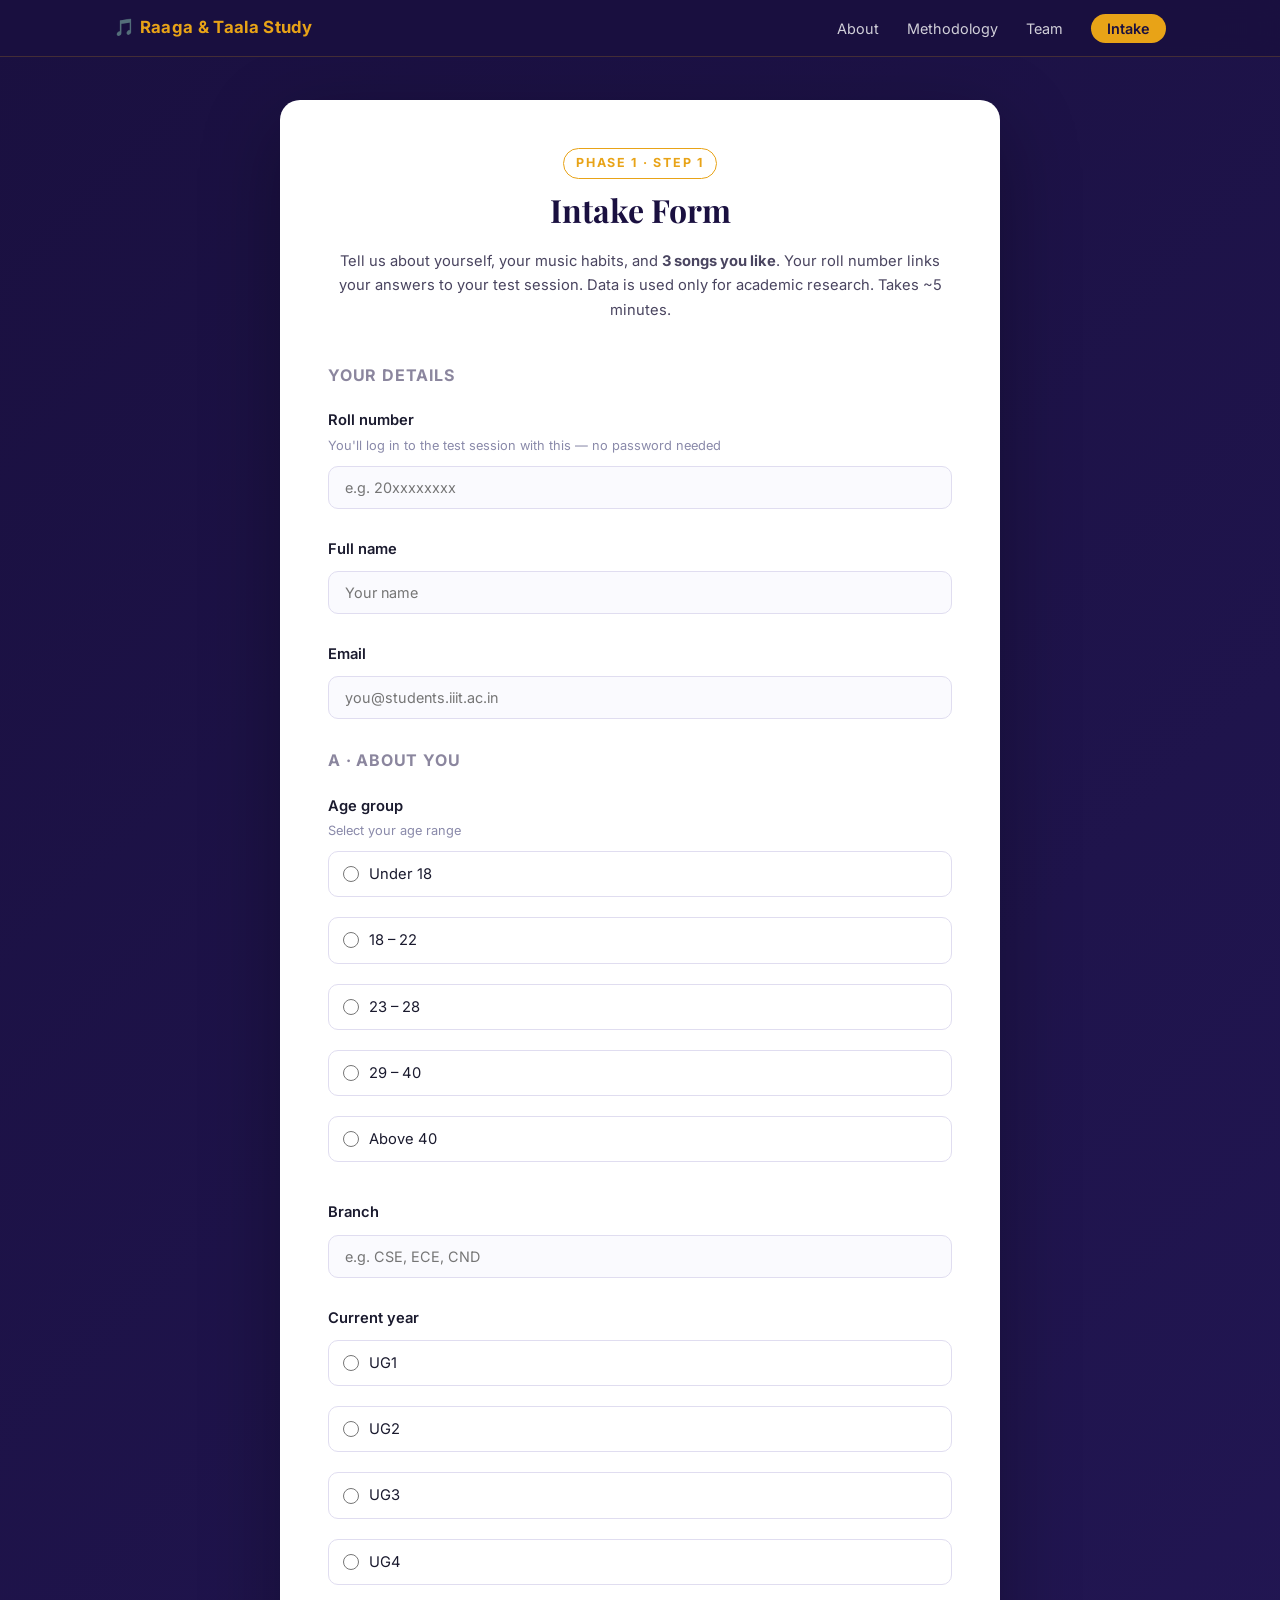
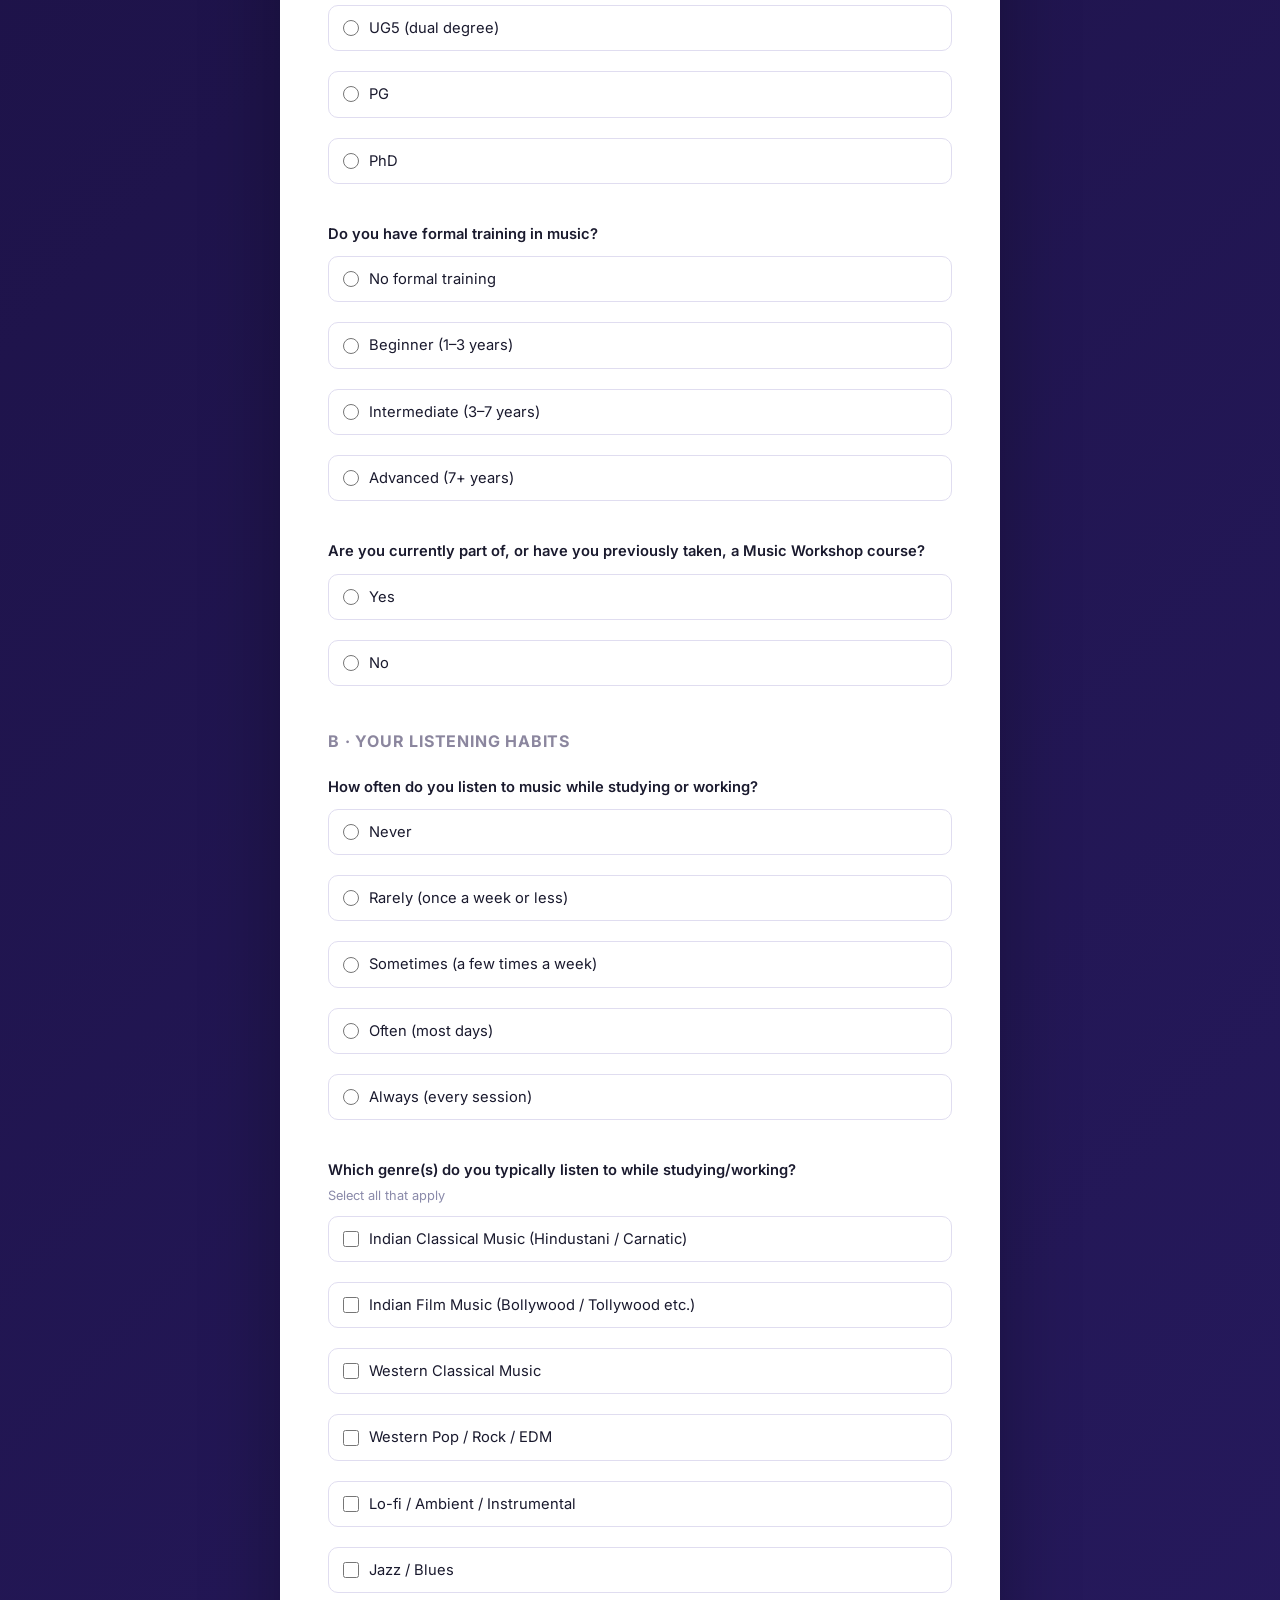
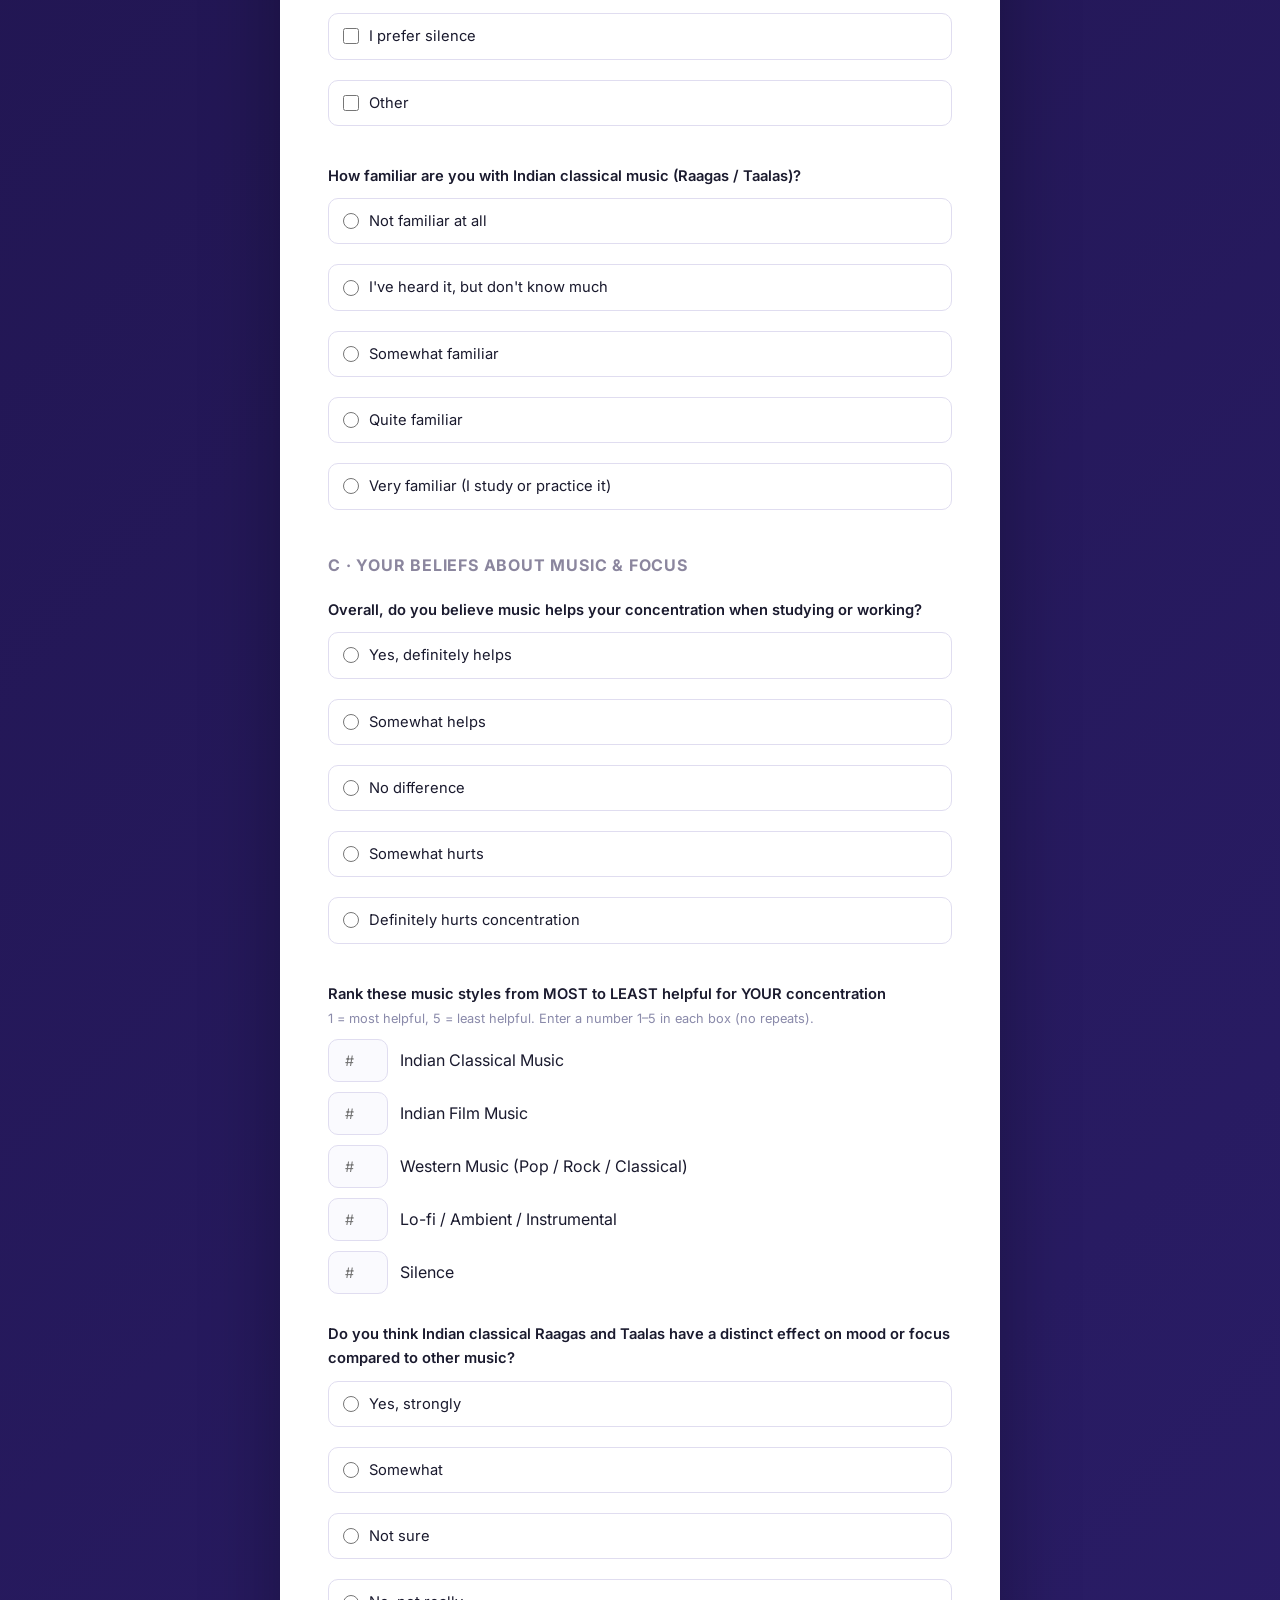
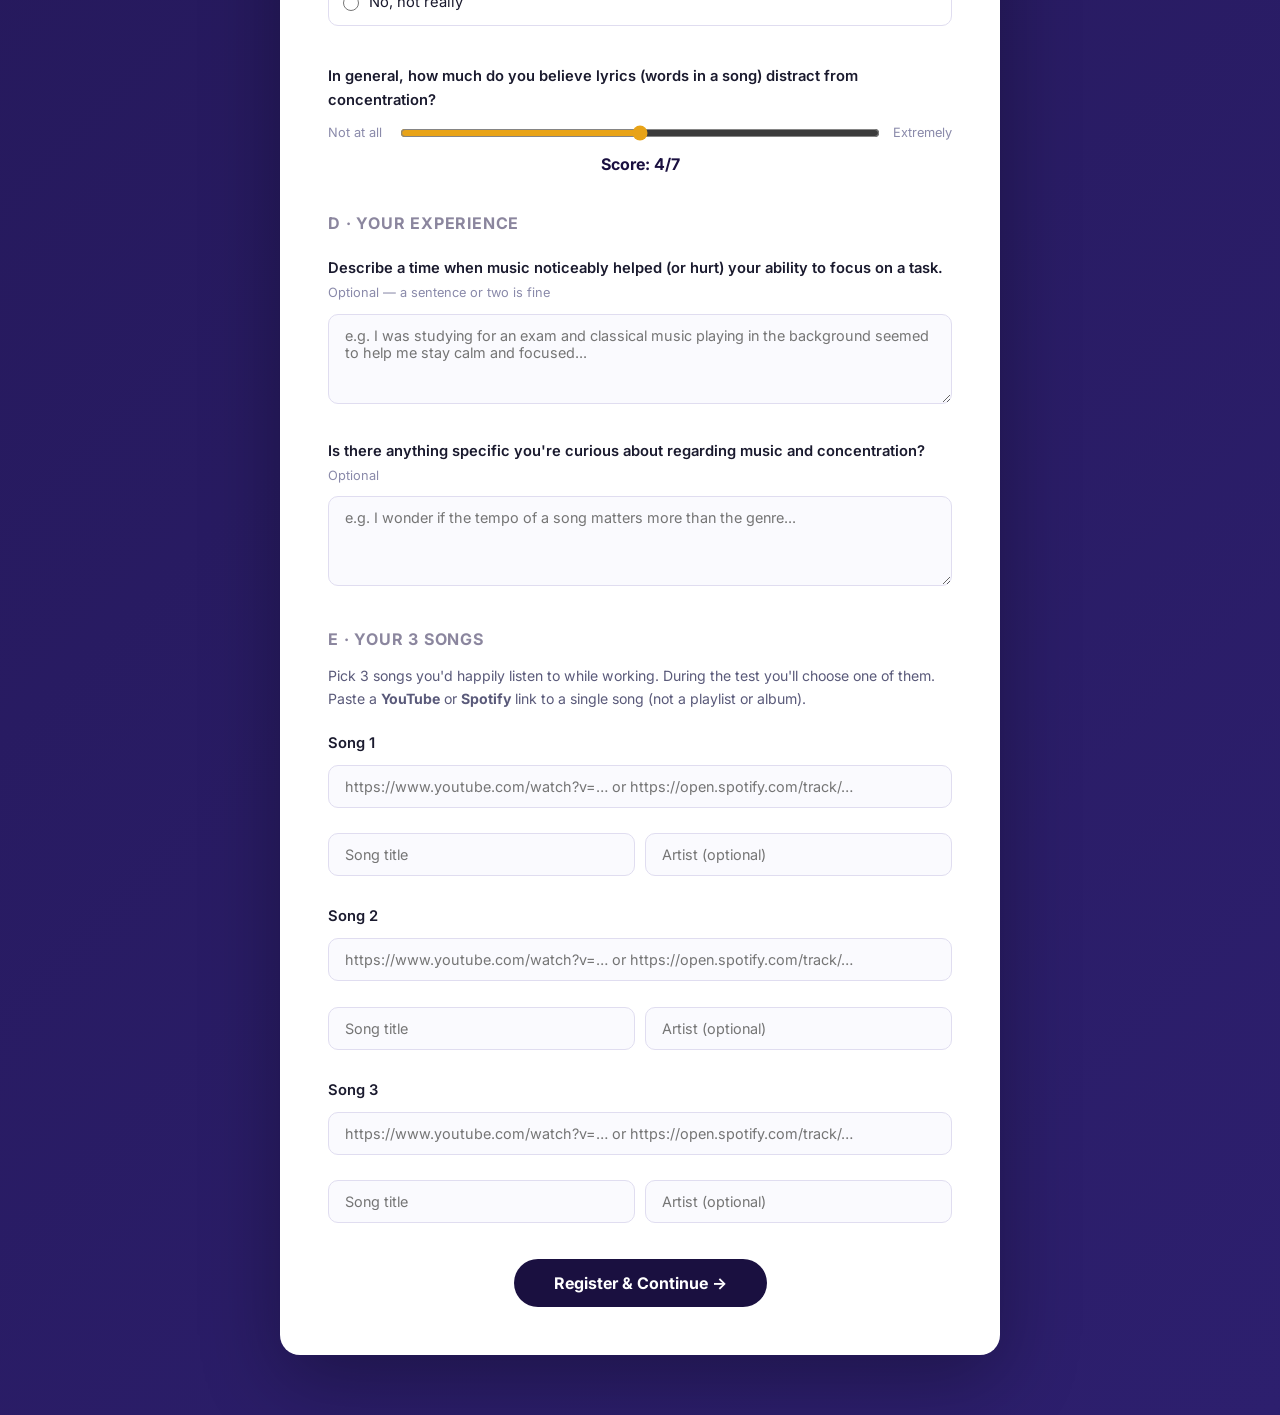
==== intake.html @ 7e888325 "intake form updates" ====
<!DOCTYPE html>
<html lang="en">
<head>
  <meta charset="UTF-8" />
  <meta name="viewport" content="width=device-width, initial-scale=1.0" />
  <title>Intake Form — Raaga & Taala Study</title>
  <link rel="stylesheet" href="style.css" />
  <link rel="preconnect" href="https://fonts.googleapis.com" />
  <link href="https://fonts.googleapis.com/css2?family=Inter:wght@300;400;500;600;700&family=Playfair+Display:ital,wght@0,700;1,400&display=swap" rel="stylesheet" />
</head>
<body>
  <nav id="navbar">
    <div class="nav-inner">
      <a href="index.html" class="nav-logo" style="text-decoration:none">🎵 Raaga &amp; Taala Study</a>
      <ul class="nav-links">
        <li><a href="index.html#about">About</a></li>
        <li><a href="index.html#methodology">Methodology</a></li>
        <li><a href="index.html#team">Team</a></li>
        <li><a href="intake.html" class="btn-nav">Intake</a></li>
      </ul>
    </div>
  </nav>

  <div class="form-page">
    <div class="form-container">
      <div class="form-header">
        <span class="section-tag">Phase 1 · Step 1</span>
        <h2>Intake Form</h2>
        <p>Tell us about yourself, your music habits, and <strong>3 songs you like</strong>. Your roll number links your answers to your test session. Data is used only for academic research. Takes ~5 minutes.</p>
      </div>

      <form id="intakeForm">

        <!-- Identity -->
        <h3 style="color:#1a1040;margin-bottom:20px;font-size:1rem;letter-spacing:0.05em;text-transform:uppercase;opacity:0.5;">Your Details</h3>

        <div class="form-group">
          <label>Roll number
            <span class="hint">You'll log in to the test session with this — no password needed</span>
          </label>
          <input type="text" name="roll" required pattern="[A-Za-z0-9]{4,20}" title="4–20 letters or digits" placeholder="e.g. 20xxxxxxxx" />
        </div>

        <div class="form-group">
          <label>Full name</label>
          <input type="text" name="name" required placeholder="Your name" />
        </div>

        <div class="form-group">
          <label>Email</label>
          <input type="email" name="email" required placeholder="you@students.iiit.ac.in" />
        </div>

        <!-- Section A: Demographics -->
        <h3 style="color:#1a1040;margin-bottom:20px;font-size:1rem;letter-spacing:0.05em;text-transform:uppercase;opacity:0.5;">A · About You</h3>

        <div class="form-group">
          <label>Age group
            <span class="hint">Select your age range</span>
          </label>
          <div class="radio-group">
            <label><input type="radio" name="age" value="<18" required /> Under 18</label>
            <label><input type="radio" name="age" value="18-22" /> 18 – 22</label>
            <label><input type="radio" name="age" value="23-28" /> 23 – 28</label>
            <label><input type="radio" name="age" value="29-40" /> 29 – 40</label>
            <label><input type="radio" name="age" value=">40" /> Above 40</label>
          </div>
        </div>

        <div class="form-group">
          <label>Branch</label>
          <input type="text" name="branch" required placeholder="e.g. CSE, ECE, CND" />
        </div>

        <div class="form-group">
          <label>Current year</label>
          <div class="radio-group">
            <label><input type="radio" name="year" value="UG1" required /> UG1</label>
            <label><input type="radio" name="year" value="UG2" /> UG2</label>
            <label><input type="radio" name="year" value="UG3" /> UG3</label>
            <label><input type="radio" name="year" value="UG4" /> UG4</label>
            <label><input type="radio" name="year" value="UG5" /> UG5 (dual degree)</label>
            <label><input type="radio" name="year" value="PG" /> PG</label>
            <label><input type="radio" name="year" value="PhD" /> PhD</label>
          </div>
        </div>

        <div class="form-group">
          <label>Do you have formal training in music?</label>
          <div class="radio-group">
            <label><input type="radio" name="music_training" value="none" required /> No formal training</label>
            <label><input type="radio" name="music_training" value="beginner" /> Beginner (1–3 years)</label>
            <label><input type="radio" name="music_training" value="intermediate" /> Intermediate (3–7 years)</label>
            <label><input type="radio" name="music_training" value="advanced" /> Advanced (7+ years)</label>
          </div>
        </div>

        <div class="form-group">
          <label>Are you currently part of, or have you previously taken, a Music Workshop course?</label>
          <div class="radio-group">
            <label><input type="radio" name="music_workshop" value="yes" required /> Yes</label>
            <label><input type="radio" name="music_workshop" value="no" /> No</label>
          </div>
        </div>

        <!-- Section B: Listening Habits -->
        <h3 style="color:#1a1040;margin:32px 0 20px;font-size:1rem;letter-spacing:0.05em;text-transform:uppercase;opacity:0.5;">B · Your Listening Habits</h3>

        <div class="form-group">
          <label>How often do you listen to music while studying or working?</label>
          <div class="radio-group">
            <label><input type="radio" name="listen_freq" value="never" required /> Never</label>
            <label><input type="radio" name="listen_freq" value="rarely" /> Rarely (once a week or less)</label>
            <label><input type="radio" name="listen_freq" value="sometimes" /> Sometimes (a few times a week)</label>
            <label><input type="radio" name="listen_freq" value="often" /> Often (most days)</label>
            <label><input type="radio" name="listen_freq" value="always" /> Always (every session)</label>
          </div>
        </div>

        <div class="form-group">
          <label>Which genre(s) do you typically listen to while studying/working?
            <span class="hint">Select all that apply</span>
          </label>
          <div class="checkbox-group">
            <label><input type="checkbox" name="genre" value="indian_classical" /> Indian Classical Music (Hindustani / Carnatic)</label>
            <label><input type="checkbox" name="genre" value="indian_film" /> Indian Film Music (Bollywood / Tollywood etc.)</label>
            <label><input type="checkbox" name="genre" value="western_classical" /> Western Classical Music</label>
            <label><input type="checkbox" name="genre" value="western_pop" /> Western Pop / Rock / EDM</label>
            <label><input type="checkbox" name="genre" value="lofi" /> Lo-fi / Ambient / Instrumental</label>
            <label><input type="checkbox" name="genre" value="jazz" /> Jazz / Blues</label>
            <label><input type="checkbox" name="genre" value="silence" /> I prefer silence</label>
            <label><input type="checkbox" name="genre" value="other_genre" /> Other</label>
          </div>
        </div>

        <div class="form-group">
          <label>How familiar are you with Indian classical music (Raagas / Taalas)?</label>
          <div class="radio-group">
            <label><input type="radio" name="indian_classical_familiarity" value="1" required /> Not familiar at all</label>
            <label><input type="radio" name="indian_classical_familiarity" value="2" /> I've heard it, but don't know much</label>
            <label><input type="radio" name="indian_classical_familiarity" value="3" /> Somewhat familiar</label>
            <label><input type="radio" name="indian_classical_familiarity" value="4" /> Quite familiar</label>
            <label><input type="radio" name="indian_classical_familiarity" value="5" /> Very familiar (I study or practice it)</label>
          </div>
        </div>

        <!-- Section C: Beliefs -->
        <h3 style="color:#1a1040;margin:32px 0 20px;font-size:1rem;letter-spacing:0.05em;text-transform:uppercase;opacity:0.5;">C · Your Beliefs About Music &amp; Focus</h3>

        <div class="form-group">
          <label>Overall, do you believe music helps your concentration when studying or working?</label>
          <div class="radio-group">
            <label><input type="radio" name="music_helps" value="strongly_yes" required /> Yes, definitely helps</label>
            <label><input type="radio" name="music_helps" value="somewhat_yes" /> Somewhat helps</label>
            <label><input type="radio" name="music_helps" value="neutral" /> No difference</label>
            <label><input type="radio" name="music_helps" value="somewhat_no" /> Somewhat hurts</label>
            <label><input type="radio" name="music_helps" value="strongly_no" /> Definitely hurts concentration</label>
          </div>
        </div>

        <div class="form-group">
          <label>Rank these music styles from MOST to LEAST helpful for YOUR concentration
            <span class="hint">1 = most helpful, 5 = least helpful. Enter a number 1–5 in each box (no repeats).</span>
          </label>
          <div style="display:flex;flex-direction:column;gap:10px;margin-top:4px;">
            <div style="display:flex;align-items:center;gap:12px;">
              <input type="number" name="rank_indian_classical" min="1" max="5" placeholder="#" style="width:60px;" />
              <span>Indian Classical Music</span>
            </div>
            <div style="display:flex;align-items:center;gap:12px;">
              <input type="number" name="rank_indian_film" min="1" max="5" placeholder="#" style="width:60px;" />
              <span>Indian Film Music</span>
            </div>
            <div style="display:flex;align-items:center;gap:12px;">
              <input type="number" name="rank_western" min="1" max="5" placeholder="#" style="width:60px;" />
              <span>Western Music (Pop / Rock / Classical)</span>
            </div>
            <div style="display:flex;align-items:center;gap:12px;">
              <input type="number" name="rank_lofi" min="1" max="5" placeholder="#" style="width:60px;" />
              <span>Lo-fi / Ambient / Instrumental</span>
            </div>
            <div style="display:flex;align-items:center;gap:12px;">
              <input type="number" name="rank_silence" min="1" max="5" placeholder="#" style="width:60px;" />
              <span>Silence</span>
            </div>
          </div>
        </div>

        <div class="form-group">
          <label>Do you think Indian classical Raagas and Taalas have a distinct effect on mood or focus compared to other music?</label>
          <div class="radio-group">
            <label><input type="radio" name="raaga_distinct" value="strongly_yes" required /> Yes, strongly</label>
            <label><input type="radio" name="raaga_distinct" value="somewhat" /> Somewhat</label>
            <label><input type="radio" name="raaga_distinct" value="unsure" /> Not sure</label>
            <label><input type="radio" name="raaga_distinct" value="no" /> No, not really</label>
          </div>
        </div>

        <div class="form-group">
          <label>In general, how much do you believe lyrics (words in a song) distract from concentration?</label>
          <div style="margin-top:8px;">
            <div class="likert">
              <span style="font-size:0.8rem;color:#8a8aaa;min-width:60px">Not at all</span>
              <input type="range" id="lyric_distract" name="lyric_distract" min="1" max="7" value="4" oninput="document.getElementById('lyric_val').textContent=this.value" />
              <span style="font-size:0.8rem;color:#8a8aaa;min-width:60px;text-align:right">Extremely</span>
            </div>
            <p style="text-align:center;margin-top:8px;font-weight:700;color:#1a1040;">Score: <span id="lyric_val">4</span>/7</p>
          </div>
        </div>

        <!-- Section D: Open Ends -->
        <h3 style="color:#1a1040;margin:32px 0 20px;font-size:1rem;letter-spacing:0.05em;text-transform:uppercase;opacity:0.5;">D · Your Experience</h3>

        <div class="form-group">
          <label>Describe a time when music noticeably helped (or hurt) your ability to focus on a task.
            <span class="hint">Optional — a sentence or two is fine</span>
          </label>
          <textarea name="open_experience" placeholder="e.g. I was studying for an exam and classical music playing in the background seemed to help me stay calm and focused..."></textarea>
        </div>

        <div class="form-group">
          <label>Is there anything specific you're curious about regarding music and concentration?
            <span class="hint">Optional</span>
          </label>
          <textarea name="open_curious" placeholder="e.g. I wonder if the tempo of a song matters more than the genre..."></textarea>
        </div>

        <!-- Section E: Preferred songs -->
        <h3 style="color:#1a1040;margin:32px 0 20px;font-size:1rem;letter-spacing:0.05em;text-transform:uppercase;opacity:0.5;">E · Your 3 Songs</h3>
        <p style="color:#5a5a7a;font-size:0.88rem;margin:-8px 0 20px;">Pick 3 songs you'd happily listen to while working. During the test you'll choose one of them. Paste a <strong>YouTube</strong> or <strong>Spotify</strong> link to a single song (not a playlist or album).</p>

        <div class="form-group song-group">
          <label>Song 1</label>
          <input type="url" name="song1_link" class="song-link" required placeholder="https://www.youtube.com/watch?v=… or https://open.spotify.com/track/…" />
          <span class="hint song-found" style="min-height:1.2em;"></span>
          <div style="display:grid;grid-template-columns:1fr 1fr;gap:10px;margin-top:8px;">
            <input type="text" name="song1_title" required placeholder="Song title" />
            <input type="text" name="song1_artist" placeholder="Artist (optional)" />
          </div>
        </div>

        <div class="form-group song-group">
          <label>Song 2</label>
          <input type="url" name="song2_link" class="song-link" required placeholder="https://www.youtube.com/watch?v=… or https://open.spotify.com/track/…" />
          <span class="hint song-found" style="min-height:1.2em;"></span>
          <div style="display:grid;grid-template-columns:1fr 1fr;gap:10px;margin-top:8px;">
            <input type="text" name="song2_title" required placeholder="Song title" />
            <input type="text" name="song2_artist" placeholder="Artist (optional)" />
          </div>
        </div>

        <div class="form-group song-group">
          <label>Song 3</label>
          <input type="url" name="song3_link" class="song-link" required placeholder="https://www.youtube.com/watch?v=… or https://open.spotify.com/track/…" />
          <span class="hint song-found" style="min-height:1.2em;"></span>
          <div style="display:grid;grid-template-columns:1fr 1fr;gap:10px;margin-top:8px;">
            <input type="text" name="song3_title" required placeholder="Song title" />
            <input type="text" name="song3_artist" placeholder="Artist (optional)" />
          </div>
        </div>

        <div class="form-submit">
          <button type="submit" class="btn-submit">Register &amp; Continue →</button>
        </div>
      </form>

      <div class="success-msg" id="successMsg">
        🎉 You're registered! We're fetching your songs now.<br>
        Put on your headphones and start Phase 1 right away:<br>
        <a id="startLink" href="session.html" class="btn-submit" style="display:inline-block;margin-top:12px;text-decoration:none;">Start Phase 1 →</a>
      </div>
    </div>
  </div>

  <script src="main.js"></script>
  <script src="api.js"></script>
  <script>
    // YouTube / Spotify single-song links only (no playlists or albums)
    const LINK_RE = /^https:\/\/(www\.|m\.|music\.)?(youtube\.com\/(watch\?|shorts\/)|youtu\.be\/)|^https:\/\/open\.spotify\.com\/(intl-[a-z-]+\/)?track\//i;

    // Validate each link as it's pasted and auto-fill the title via oEmbed
    document.querySelectorAll('.song-group').forEach(g => {
      const link = g.querySelector('.song-link'), found = g.querySelector('.song-found');
      const title = g.querySelector('[name$="_title"]'), artist = g.querySelector('[name$="_artist"]');
      link.addEventListener('change', async () => {
        const url = link.value.trim();
        link.setCustomValidity('');
        found.style.color = '';
        if (!url) { found.textContent = ''; return; }
        if (!LINK_RE.test(url)) {
          link.setCustomValidity('Use a YouTube video link or a Spotify track link.');
          found.textContent = '✗ Not a YouTube video or Spotify track link';
          found.style.color = '#dc2626';
          return;
        }
        found.textContent = 'Checking link…';
        const spotify = url.includes('spotify.com');
        const oembed = spotify ? 'https://open.spotify.com/oembed?url=' : 'https://www.youtube.com/oembed?format=json&url=';
        try {
          const res = await fetch(oembed + encodeURIComponent(url));
          if (!res.ok) throw new Error();
          const d = await res.json();
          found.textContent = '✓ Found: ' + d.title;
          found.style.color = '#15803d';
          if (!title.value) title.value = d.title;
          if (!artist.value && d.author_name) artist.value = d.author_name;
        } catch (_) {
          found.textContent = '⚠ Couldn\'t verify this link — please double-check it opens the right song.';
          found.style.color = '#b45309';
        }
      });
    });

    document.getElementById('intakeForm').addEventListener('submit', async function(e) {
      e.preventDefault();

      const btn = document.querySelector('.btn-submit');
      btn.disabled = true;
      btn.textContent = 'Saving…';

      const data = {};
      const fd = new FormData(this);
      const checkboxFields = ['genre'];
      checkboxFields.forEach(f => { data[f] = []; });
      for (const [key, value] of fd.entries()) {
        if (checkboxFields.includes(key)) data[key].push(value);
        else data[key] = typeof value === 'string' ? value.trim() : value;
      }
      data.roll = data.roll.toUpperCase();
      data.genre = data.genre.join(', ');

      try {
        const out = await API.register(data);
        if (!out.ok) {
          const msg = out.error === 'already_registered'
            ? 'This roll number is already registered. Go straight to the session page and log in.'
            : 'Could not register (' + out.error + '). Please check your answers.';
          throw new Error(msg);
        }
        document.getElementById('startLink').href = 'session.html?roll=' + encodeURIComponent(data.roll);
        document.getElementById('successMsg').style.display = 'block';
        this.style.display = 'none';
        window.scrollTo({ top: 0, behavior: 'smooth' });
      } catch (err) {
        alert('⚠️ ' + (err.message || 'Could not reach the server. Please try again.'));
        btn.disabled = false;
        btn.textContent = 'Register & Continue →';
      }
    });
  </script>
</body>
</html>
---- style.css ----
/* ===============================================================
   Raaga & Taala Study — Main Stylesheet
   =============================================================== */

:root {
  --gold: #e8a317;
  --gold-light: #f5c842;
  --indigo: #1a1040;
  --indigo-mid: #2d1f6e;
  --indigo-light: #3d2a9a;
  --cream: #fdf9f0;
  --cream2: #f5ede0;
  --text-dark: #1a1a2e;
  --text-mid: #4a4560;
  --text-light: #8a8aaa;
  --white: #ffffff;
  --success: #22c55e;
  --radius: 14px;
  --shadow: 0 8px 32px rgba(26,16,64,0.12);
}

*, *::before, *::after { box-sizing: border-box; margin: 0; padding: 0; }

html { scroll-behavior: smooth; }

body {
  font-family: 'Inter', system-ui, sans-serif;
  background: var(--cream);
  color: var(--text-dark);
  line-height: 1.65;
  overflow-x: hidden;
}

/* ---- NAV ---- */
#navbar {
  position: fixed; top: 0; left: 0; right: 0; z-index: 1000;
  background: rgba(26,16,64,0.95);
  backdrop-filter: blur(12px);
  border-bottom: 1px solid rgba(232,163,23,0.2);
}
.nav-inner {
  max-width: 1100px; margin: 0 auto;
  display: flex; align-items: center; justify-content: space-between;
  padding: 14px 24px;
}
.nav-logo { color: var(--gold); font-weight: 700; font-size: 1.05rem; letter-spacing: 0.02em; }
.nav-links { display: flex; gap: 28px; list-style: none; }
.nav-links a { color: rgba(255,255,255,0.8); text-decoration: none; font-size: 0.9rem; transition: color 0.2s; }
.nav-links a:hover { color: var(--gold); }
.btn-nav {
  background: var(--gold); color: var(--indigo) !important;
  padding: 6px 16px; border-radius: 20px; font-weight: 600;
}
.btn-nav:hover { background: var(--gold-light) !important; }
.hamburger { display: none; background: none; border: none; color: white; font-size: 1.5rem; cursor: pointer; }

/* ---- HERO ---- */
.hero {
  min-height: 100vh;
  display: flex; align-items: center;
  background: linear-gradient(135deg, var(--indigo) 0%, var(--indigo-mid) 50%, #1e1060 100%);
  padding: 100px 24px 60px;
  position: relative; overflow: hidden;
}
.hero-bg {
  position: absolute; inset: 0;
  background: radial-gradient(ellipse at 70% 50%, rgba(232,163,23,0.08) 0%, transparent 60%);
}
.hero-content { max-width: 580px; position: relative; z-index: 2; }
.hero-tag { color: var(--gold); font-size: 0.82rem; font-weight: 600; letter-spacing: 0.12em; text-transform: uppercase; margin-bottom: 16px; }
.hero h1 {
  font-family: 'Playfair Display', serif;
  font-size: clamp(2.4rem, 5vw, 3.8rem);
  color: var(--white); line-height: 1.15; margin-bottom: 20px;
}
.hero h1 em { color: var(--gold); font-style: italic; }
.hero-sub { color: rgba(255,255,255,0.72); font-size: 1.05rem; margin-bottom: 36px; max-width: 500px; }
.hero-btns { display: flex; gap: 14px; flex-wrap: wrap; }
.btn-primary {
  display: inline-block;
  background: var(--gold); color: var(--indigo);
  padding: 13px 28px; border-radius: 40px;
  font-weight: 700; text-decoration: none; font-size: 0.95rem;
  transition: transform 0.2s, box-shadow 0.2s;
  box-shadow: 0 4px 20px rgba(232,163,23,0.4);
}
.btn-primary:hover { transform: translateY(-2px); box-shadow: 0 8px 30px rgba(232,163,23,0.5); }
.btn-outline {
  display: inline-block;
  border: 2px solid rgba(255,255,255,0.35); color: var(--white);
  padding: 11px 26px; border-radius: 40px;
  font-weight: 600; text-decoration: none; font-size: 0.95rem;
  transition: border-color 0.2s, background 0.2s;
}
.btn-outline:hover { border-color: var(--gold); background: rgba(232,163,23,0.1); }

/* Animated rings */
.hero-visual {
  position: absolute; right: 6%; top: 50%; transform: translateY(-50%);
  width: 340px; height: 340px;
  display: flex; align-items: center; justify-content: center;
  z-index: 1;
}
.wave-ring {
  position: absolute; border-radius: 50%; border: 2px solid rgba(232,163,23,0.25);
  animation: pulse 3s ease-in-out infinite;
}
.r1 { width: 200px; height: 200px; animation-delay: 0s; }
.r2 { width: 280px; height: 280px; animation-delay: 0.8s; }
.r3 { width: 340px; height: 340px; animation-delay: 1.6s; }
@keyframes pulse {
  0%, 100% { opacity: 0.6; transform: scale(1); }
  50% { opacity: 0.2; transform: scale(1.04); }
}
.hero-icon { font-size: 5rem; position: relative; z-index: 2; }

/* ---- SECTIONS ---- */
.section { padding: 80px 24px; }
.section-light { background: var(--cream); }
.section-dark { background: var(--indigo); color: var(--white); }
.section-accent { background: linear-gradient(135deg, var(--indigo-mid), var(--indigo)); color: var(--white); }
.container { max-width: 1100px; margin: 0 auto; }

.section-tag {
  display: inline-block;
  color: var(--gold); font-size: 0.78rem; font-weight: 700;
  letter-spacing: 0.14em; text-transform: uppercase;
  border: 1px solid var(--gold); padding: 4px 12px; border-radius: 20px;
  margin-bottom: 16px;
}
h2 {
  font-family: 'Playfair Display', serif;
  font-size: clamp(1.8rem, 3.5vw, 2.8rem);
  margin-bottom: 20px; line-height: 1.2;
}
.section-dark h2, .section-accent h2 { color: var(--white); }
.section-intro { font-size: 1.05rem; color: var(--text-mid); max-width: 680px; margin-bottom: 48px; }
.section-dark .section-intro, .section-accent .section-intro { color: rgba(255,255,255,0.72); }

/* ---- CARDS ---- */
.cards-3 { display: grid; grid-template-columns: repeat(auto-fit, minmax(260px,1fr)); gap: 24px; }
.card {
  background: var(--white); border-radius: var(--radius);
  padding: 32px 28px; box-shadow: var(--shadow);
  transition: transform 0.2s, box-shadow 0.2s;
  border: 1px solid rgba(232,163,23,0.12);
}
.card:hover { transform: translateY(-4px); box-shadow: 0 16px 48px rgba(26,16,64,0.16); }
.card-icon { font-size: 2.2rem; margin-bottom: 14px; }
.card h3 { font-size: 1rem; font-weight: 700; margin-bottom: 10px; color: var(--indigo); }
.card p { font-size: 0.92rem; color: var(--text-mid); }

/* ---- METHODOLOGY ---- */
.method-steps { display: flex; flex-direction: column; gap: 24px; margin-bottom: 48px; }
.step { display: flex; gap: 24px; align-items: flex-start; }
.step-num {
  font-size: 2rem; font-weight: 800; color: var(--gold);
  font-family: 'Playfair Display', serif; min-width: 60px; line-height: 1;
}
.step-body h3 { color: var(--white); font-size: 1.05rem; margin-bottom: 6px; font-weight: 600; }
.step-body p { color: rgba(255,255,255,0.68); font-size: 0.92rem; }
.sub-heading { font-size: 1.1rem; font-weight: 700; color: var(--gold); margin-bottom: 16px; margin-top: 40px; }

/* Tags row */
.tags-row { display: flex; flex-wrap: wrap; gap: 10px; margin-bottom: 12px; }
.tag {
  padding: 6px 16px; border-radius: 20px; font-size: 0.85rem;
  font-weight: 600; border: 1px solid rgba(255,255,255,0.2);
  color: var(--white);
}
.tag-indian { background: rgba(232,163,23,0.2); border-color: var(--gold); }
.tag-film { background: rgba(96,80,255,0.2); border-color: #9b8fff; }
.tag-western { background: rgba(34,197,94,0.15); border-color: #4ade80; }
.tag-silence { background: rgba(255,255,255,0.1); }

/* Tasks grid */
.tasks-grid { display: grid; grid-template-columns: repeat(auto-fit, minmax(220px,1fr)); gap: 16px; }
.task-card {
  background: rgba(255,255,255,0.06); border: 1px solid rgba(255,255,255,0.12);
  border-radius: var(--radius); padding: 18px 20px;
  color: rgba(255,255,255,0.85); font-size: 0.88rem; line-height: 1.55;
}
.task-card strong { display: block; margin-top: 4px; color: var(--white); font-size: 0.95rem; }
.task-card small { color: rgba(255,255,255,0.55); }

/* ---- SURVEY SECTION ---- */
.survey-split { display: grid; grid-template-columns: repeat(auto-fit, minmax(300px,1fr)); gap: 24px; margin-top: 32px; }
.survey-box {
  background: rgba(255,255,255,0.08); border: 1px solid rgba(232,163,23,0.25);
  border-radius: var(--radius); padding: 36px 32px;
}
.survey-box h3 { color: var(--gold); font-size: 1.1rem; margin-bottom: 12px; }
.survey-box p { color: rgba(255,255,255,0.72); font-size: 0.92rem; margin-bottom: 24px; }
.survey-box .btn-outline { border-color: rgba(255,255,255,0.4); }

/* ---- TIMELINE ---- */
.timeline { display: flex; flex-direction: column; gap: 0; position: relative; }
.timeline::before {
  content: ''; position: absolute; left: 18px; top: 0; bottom: 0;
  width: 2px; background: linear-gradient(to bottom, var(--gold), rgba(232,163,23,0.1));
}
.tl-item { display: flex; gap: 24px; padding: 0 0 32px 0; position: relative; }
.tl-dot {
  width: 36px; height: 36px; border-radius: 50%; flex-shrink: 0;
  background: var(--cream2); border: 3px solid #ccc;
  position: relative; z-index: 1; margin-top: 2px;
}
.tl-item.done .tl-dot { background: var(--success); border-color: var(--success); }
.tl-item.active .tl-dot { background: var(--gold); border-color: var(--gold); box-shadow: 0 0 0 6px rgba(232,163,23,0.2); }
.tl-content h4 { font-size: 1rem; font-weight: 700; color: var(--indigo); margin-bottom: 4px; }
.tl-content p { font-size: 0.88rem; color: var(--text-mid); }
.tl-badge {
  display: inline-block; margin-top: 8px;
  font-size: 0.76rem; font-weight: 600; padding: 3px 10px; border-radius: 12px;
  background: var(--cream2); color: var(--text-mid);
}
.done-badge { background: rgba(34,197,94,0.12); color: #15803d; }
.active-badge { background: rgba(232,163,23,0.15); color: #92400e; }

/* ---- TEAM ---- */
.team-grid { display: grid; grid-template-columns: repeat(auto-fit, minmax(220px,1fr)); gap: 24px; margin-top: 16px; }
.team-card {
  background: rgba(255,255,255,0.05); border: 1px solid rgba(255,255,255,0.1);
  border-radius: var(--radius); padding: 32px 24px; text-align: center;
  transition: transform 0.2s, background 0.2s;
}
.team-card:hover { transform: translateY(-4px); background: rgba(255,255,255,0.09); }
.team-avatar {
  width: 64px; height: 64px; border-radius: 50%;
  background: linear-gradient(135deg, var(--gold), var(--indigo-light));
  color: var(--white); font-weight: 700; font-size: 1.3rem;
  display: flex; align-items: center; justify-content: center;
  margin: 0 auto 16px;
}
.team-card h3 { color: var(--white); font-size: 0.95rem; font-weight: 600; margin-bottom: 6px; }
.team-id { color: rgba(255,255,255,0.4); font-size: 0.8rem; font-family: monospace; }
.team-mail { color: var(--gold); font-size: 0.78rem; text-decoration: none; word-break: break-all; }
.team-mail:hover { text-decoration: underline; }
.affiliation { text-align: center; margin-top: 40px; color: rgba(255,255,255,0.35); font-size: 0.85rem; }

/* ---- FOOTER ---- */
footer {
  background: #0f0a2a; color: rgba(255,255,255,0.4);
  text-align: center; padding: 32px 24px; font-size: 0.85rem;
}
footer a { color: var(--gold); text-decoration: none; }

/* ---- FORM PAGES ---- */
.form-page {
  min-height: 100vh;
  background: linear-gradient(135deg, var(--indigo) 0%, var(--indigo-mid) 100%);
  padding: 100px 24px 60px;
}
.form-container {
  max-width: 720px; margin: 0 auto;
  background: var(--white); border-radius: 20px;
  padding: 48px 48px; box-shadow: 0 24px 80px rgba(0,0,0,0.3);
}
.form-header { text-align: center; margin-bottom: 40px; }
.form-header .section-tag { margin-bottom: 12px; }
.form-header h2 { font-family: 'Playfair Display', serif; font-size: 2rem; color: var(--indigo); }
.form-header p { color: var(--text-mid); font-size: 0.92rem; margin-top: 8px; }

.form-group { margin-bottom: 28px; }
.form-group label {
  display: block; font-weight: 600; font-size: 0.92rem;
  color: var(--text-dark); margin-bottom: 10px;
}
.form-group .hint { font-size: 0.8rem; color: var(--text-light); font-weight: 400; display: block; margin-top: 2px; }
.form-group input[type="text"],
.form-group input[type="email"],
.form-group input[type="url"],
.form-group input[type="number"],
.form-group select,
.form-group textarea {
  width: 100%; padding: 12px 16px; border: 1.5px solid #e0ddf0;
  border-radius: 10px; font-family: inherit; font-size: 0.9rem;
  color: var(--text-dark); background: #fafafe;
  transition: border-color 0.2s, box-shadow 0.2s; outline: none;
}
.form-group input:focus, .form-group select:focus, .form-group textarea:focus {
  border-color: var(--indigo-light); box-shadow: 0 0 0 3px rgba(61,42,154,0.1);
}
.form-group textarea { min-height: 90px; resize: vertical; }

/* Radio / checkbox groups */
.radio-group, .checkbox-group { display: flex; flex-direction: column; gap: 10px; }
.radio-group label, .checkbox-group label {
  display: flex; align-items: center; gap: 10px;
  font-weight: 400; cursor: pointer; padding: 10px 14px;
  border: 1.5px solid #e0ddf0; border-radius: 10px;
  transition: border-color 0.2s, background 0.2s;
}
.radio-group label:hover, .checkbox-group label:hover { border-color: var(--indigo-light); background: rgba(61,42,154,0.04); }
.radio-group input, .checkbox-group input { accent-color: var(--indigo-light); width: 16px; height: 16px; }

/* Likert / slider */
.likert { display: flex; align-items: center; gap: 12px; }
.likert input[type="range"] { flex: 1; accent-color: var(--gold); }
.likert-labels { display: flex; justify-content: space-between; font-size: 0.78rem; color: var(--text-light); margin-top: 4px; }

/* Submit button */
.form-submit { text-align: center; margin-top: 36px; }
.btn-submit {
  background: var(--indigo); color: var(--white);
  border: none; padding: 14px 40px; border-radius: 40px;
  font-family: inherit; font-size: 1rem; font-weight: 700; cursor: pointer;
  transition: background 0.2s, transform 0.2s;
}
.btn-submit:hover { background: var(--indigo-light); transform: translateY(-2px); }

/* Success message */
.success-msg {
  display: none; background: rgba(34,197,94,0.1); border: 1px solid var(--success);
  border-radius: var(--radius); padding: 20px 24px; text-align: center;
  color: #15803d; font-weight: 600; margin-top: 24px;
}

/* ---- RESPONSIVE ---- */
@media (max-width: 768px) {
  .nav-links { display: none; }
  .hamburger { display: block; }
  .nav-links.open {
    display: flex; flex-direction: column; gap: 12px;
    position: fixed; top: 60px; left: 0; right: 0;
    background: var(--indigo); padding: 20px 24px;
    border-bottom: 1px solid rgba(232,163,23,0.2);
  }
  .hero { flex-direction: column; text-align: center; }
  .hero-visual { position: relative; transform: none; top: auto; right: auto; margin-top: 40px; width: 200px; height: 200px; }
  .r1 { width: 120px; height: 120px; }
  .r2 { width: 160px; height: 160px; }
  .r3 { width: 200px; height: 200px; }
  .hero-btns { justify-content: center; }
  .form-container { padding: 28px 20px; }
}
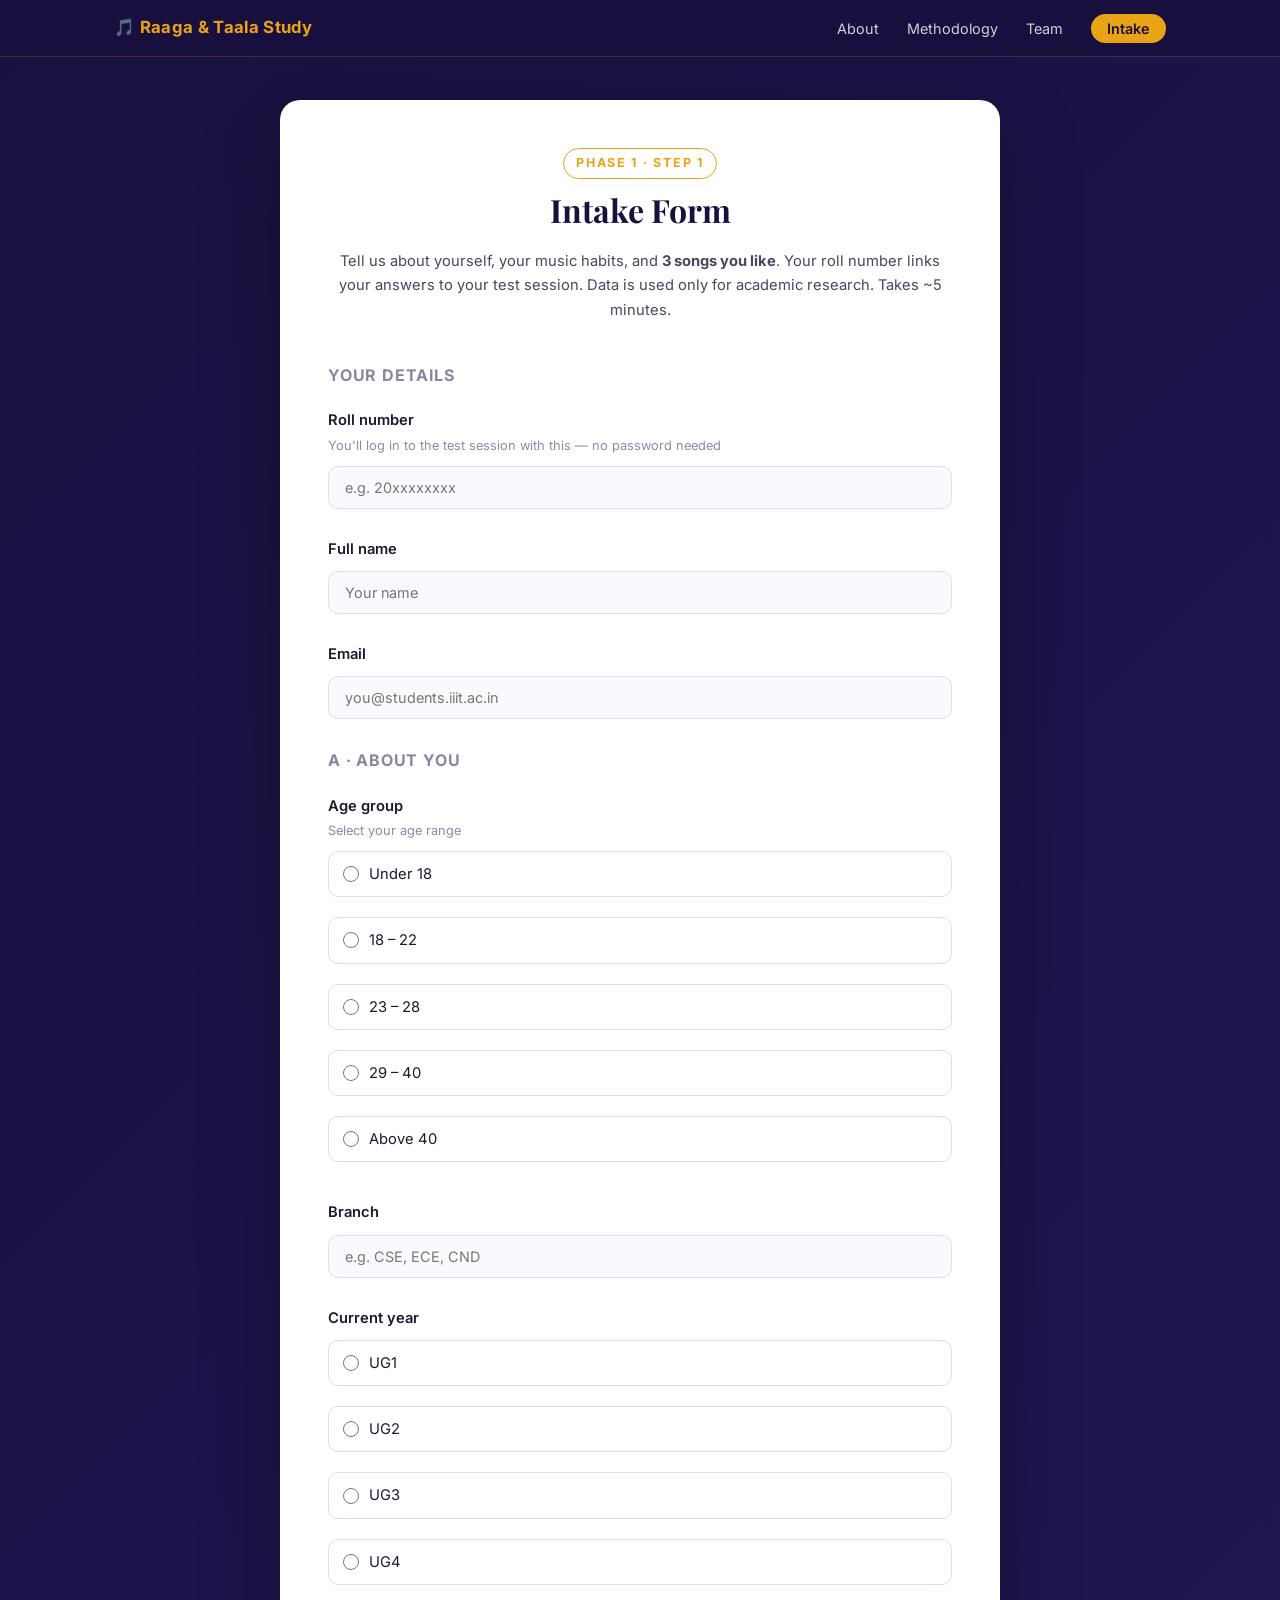
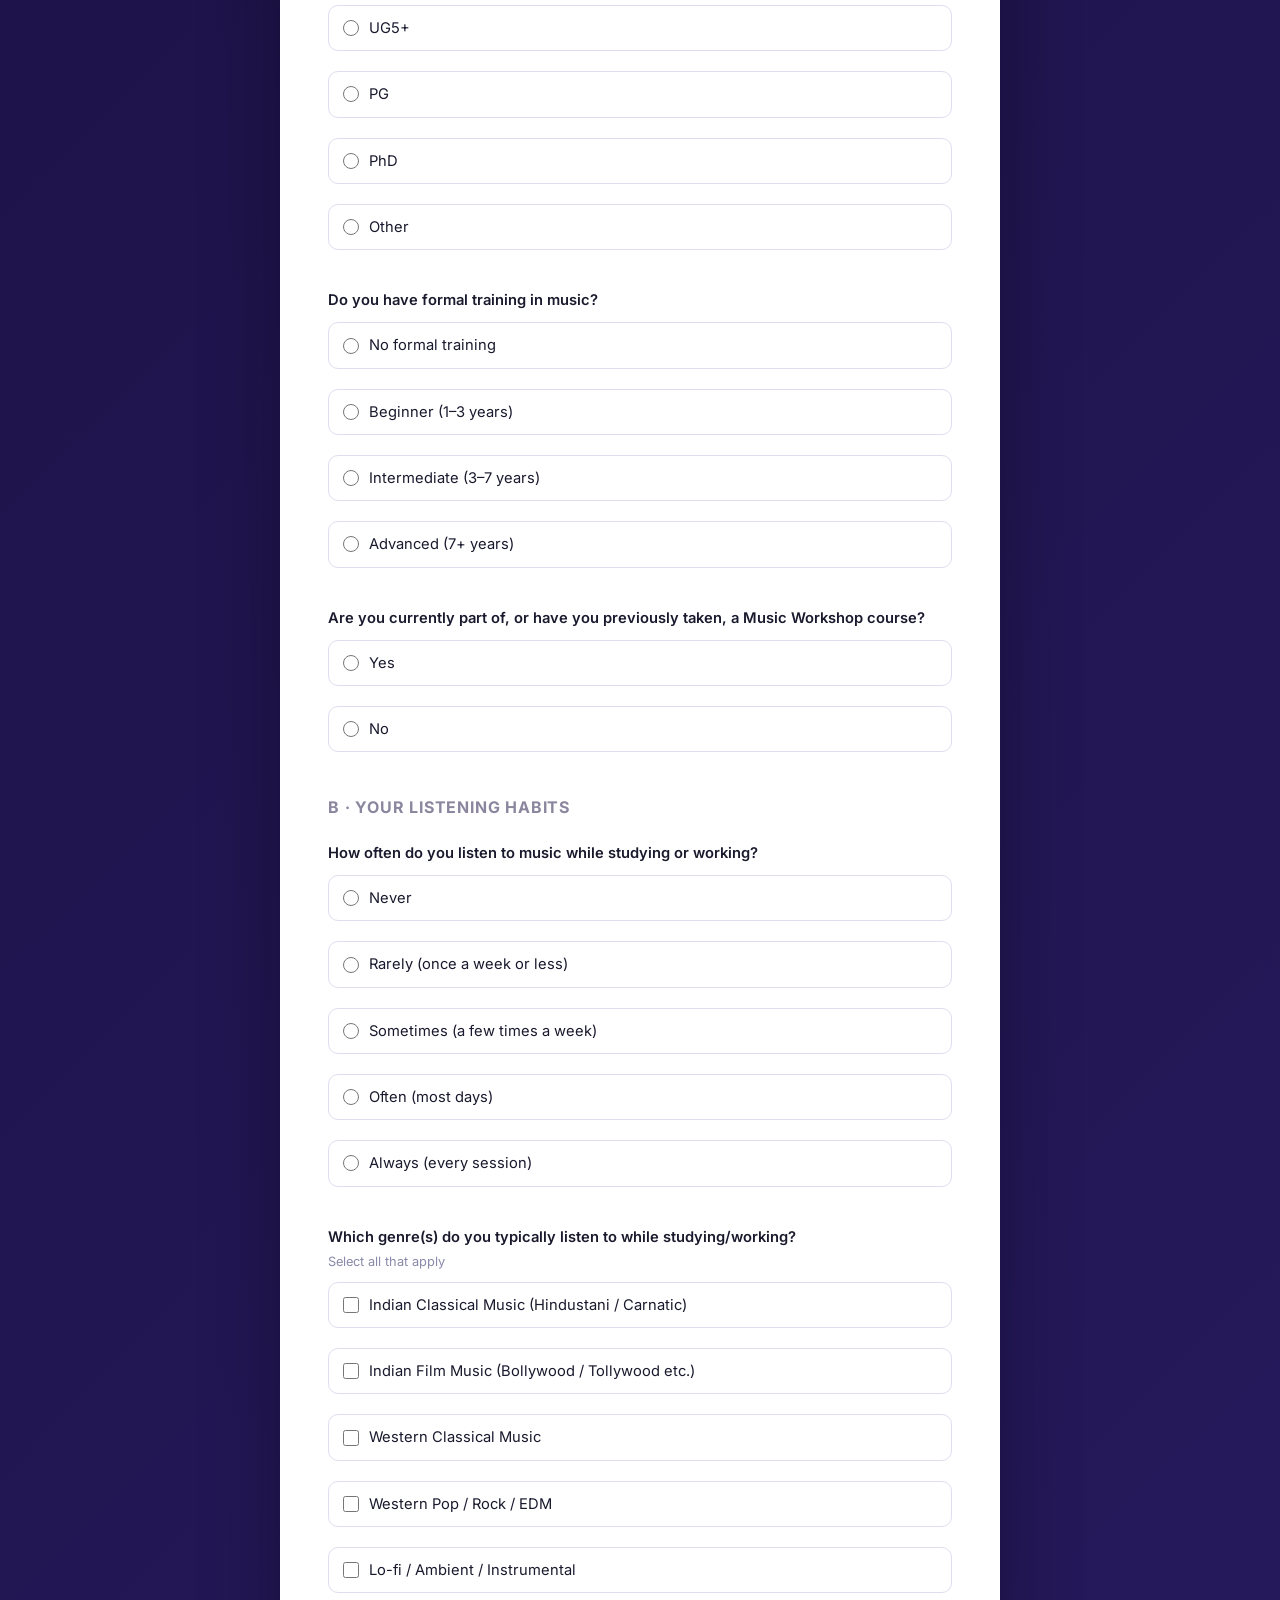
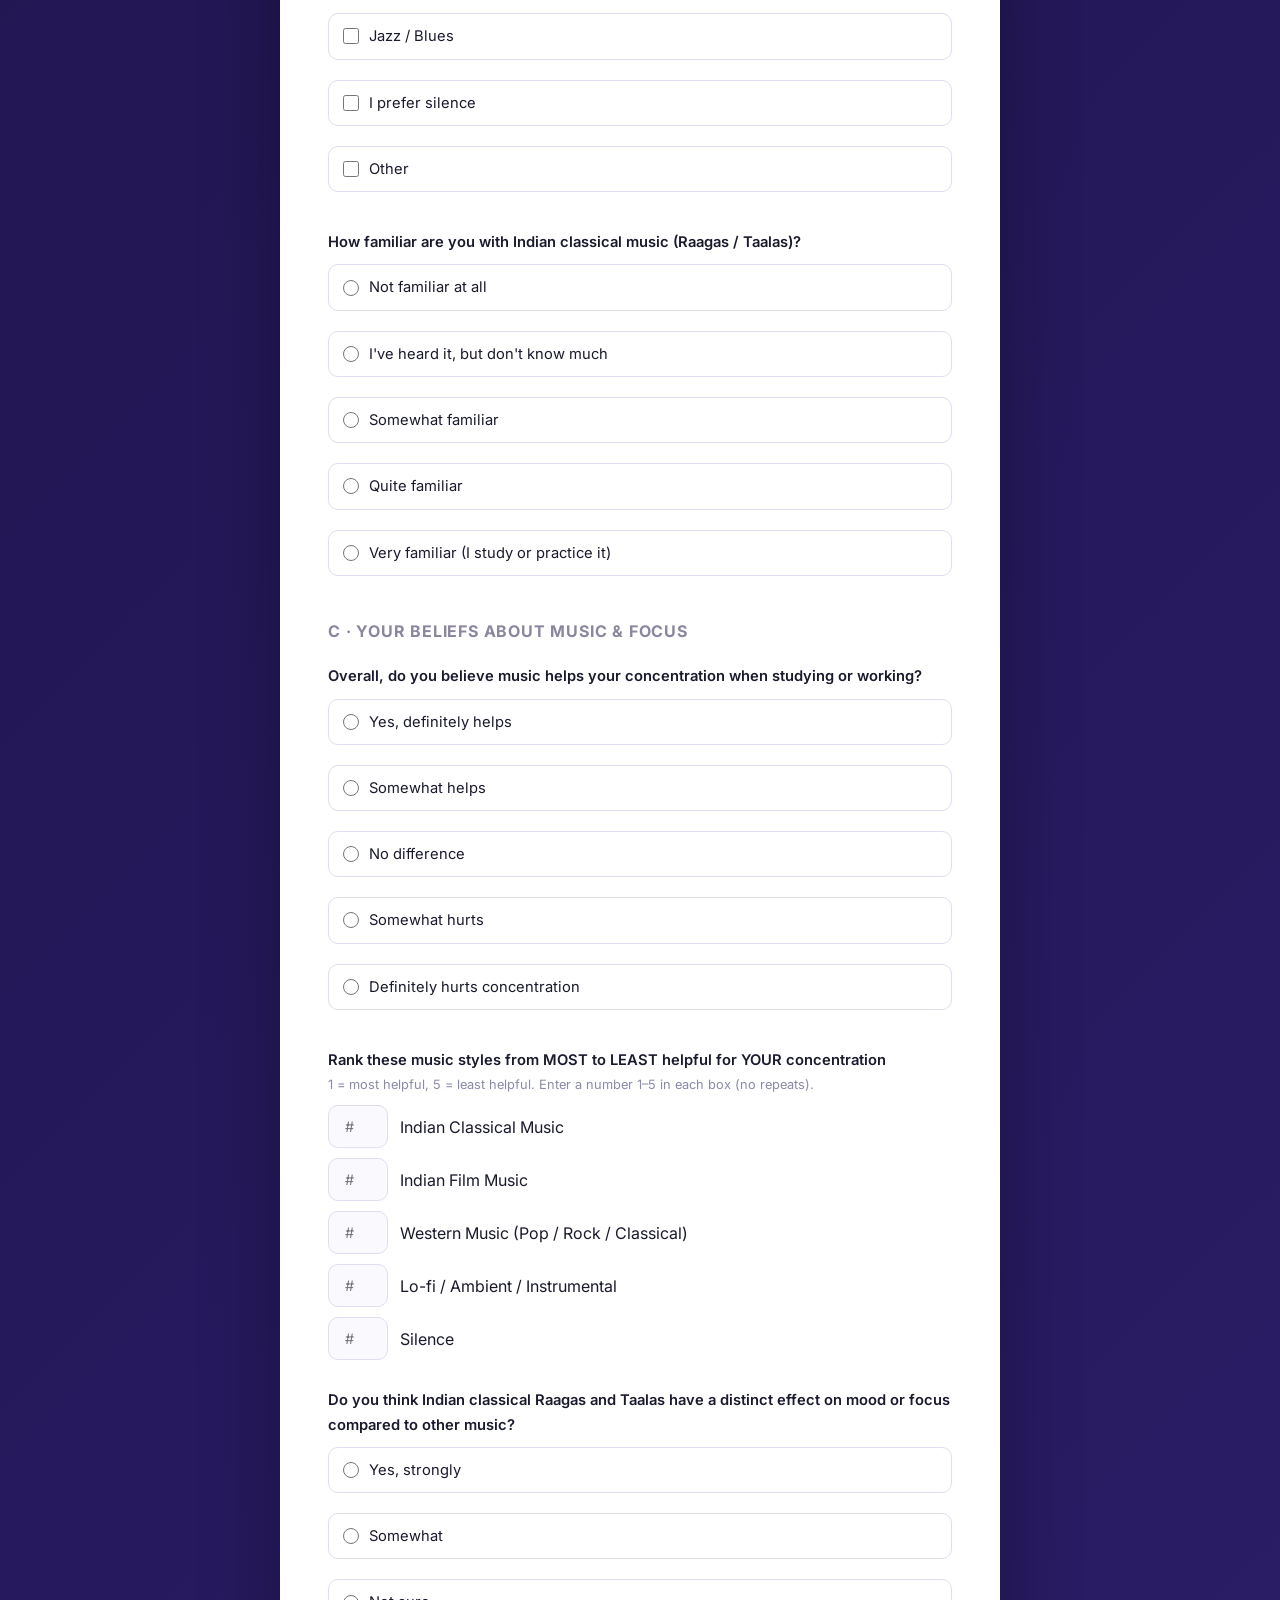
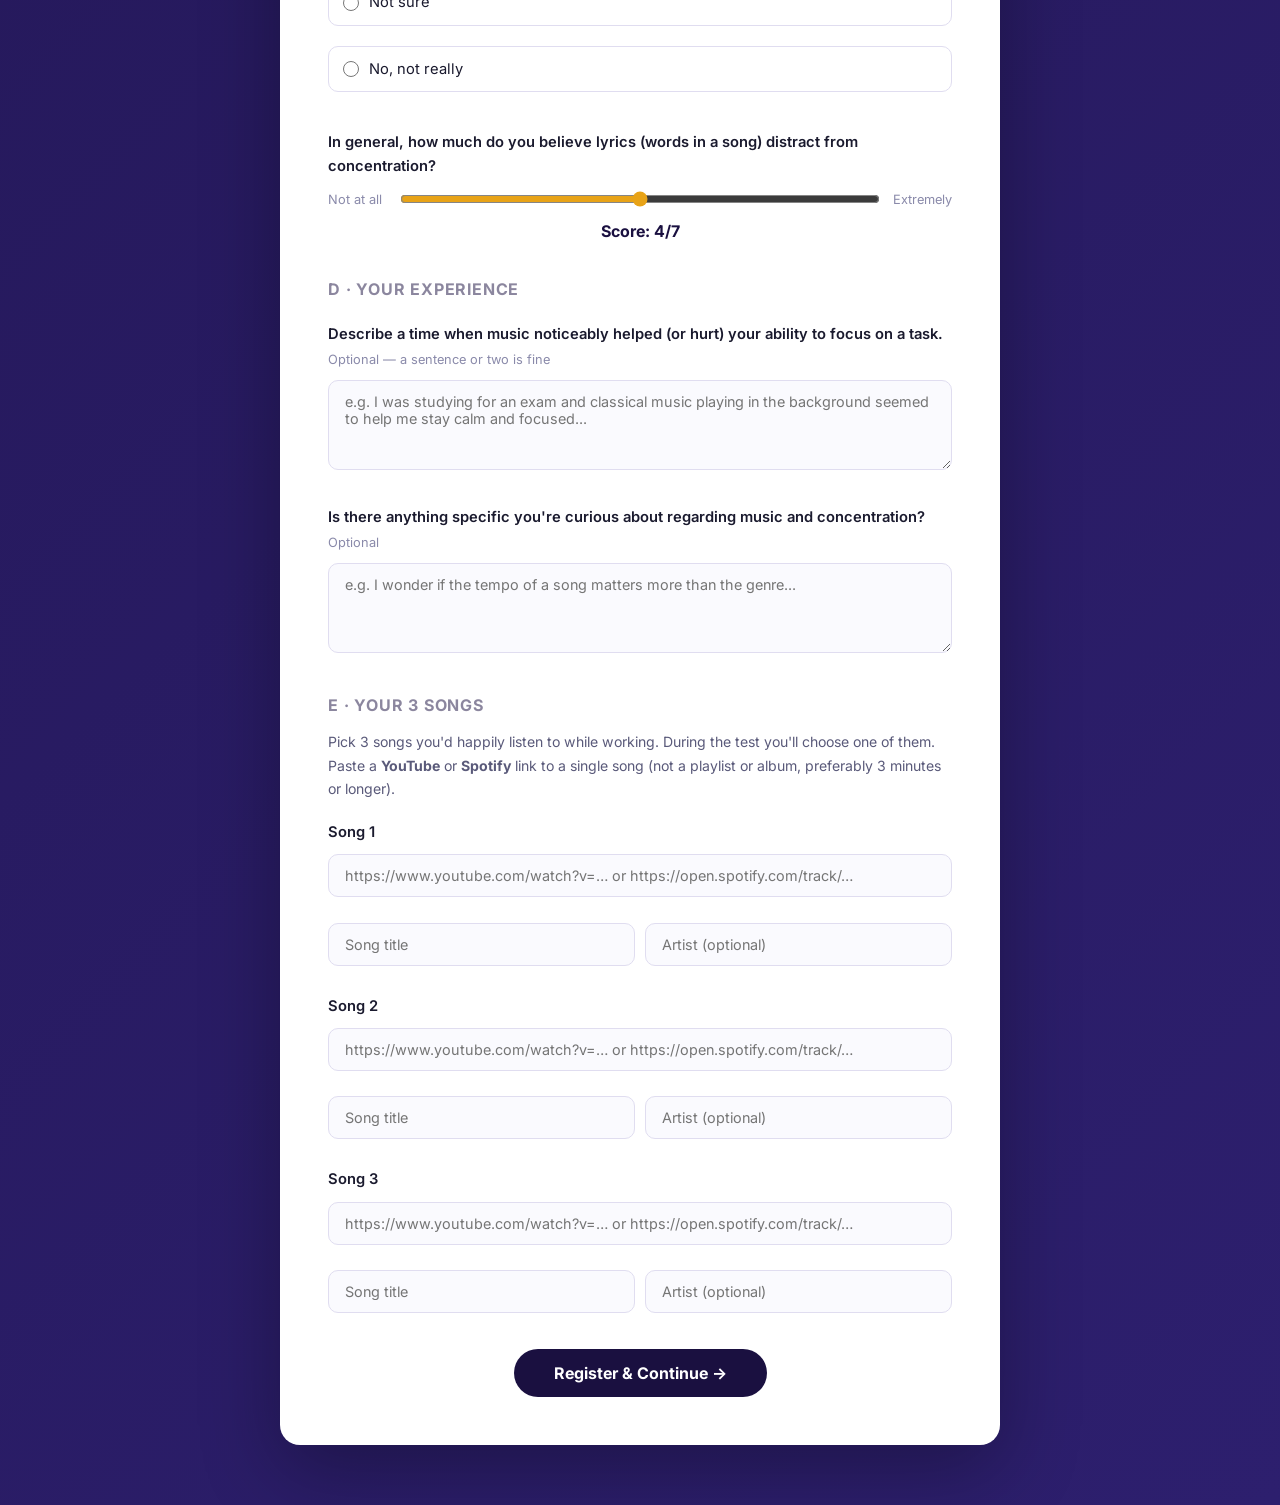
==== commit fe9e0b75: "Update intake form options and clarify song link requirements" ====
--- a/intake.html
+++ b/intake.html
@@ -79,9 +79,10 @@
             <label><input type="radio" name="year" value="UG2" /> UG2</label>
             <label><input type="radio" name="year" value="UG3" /> UG3</label>
             <label><input type="radio" name="year" value="UG4" /> UG4</label>
-            <label><input type="radio" name="year" value="UG5" /> UG5 (dual degree)</label>
+            <label><input type="radio" name="year" value="UG5" /> UG5+</label>
             <label><input type="radio" name="year" value="PG" /> PG</label>
             <label><input type="radio" name="year" value="PhD" /> PhD</label>
+            <label><input type="radio" name="year" value="other" /> Other</label>
           </div>
         </div>
 
@@ -227,7 +228,7 @@
 
         <!-- Section E: Preferred songs -->
         <h3 style="color:#1a1040;margin:32px 0 20px;font-size:1rem;letter-spacing:0.05em;text-transform:uppercase;opacity:0.5;">E · Your 3 Songs</h3>
-        <p style="color:#5a5a7a;font-size:0.88rem;margin:-8px 0 20px;">Pick 3 songs you'd happily listen to while working. During the test you'll choose one of them. Paste a <strong>YouTube</strong> or <strong>Spotify</strong> link to a single song (not a playlist or album).</p>
+        <p style="color:#5a5a7a;font-size:0.88rem;margin:-8px 0 20px;">Pick 3 songs you'd happily listen to while working. During the test you'll choose one of them. Paste a <strong>YouTube</strong> or <strong>Spotify</strong> link to a single song (not a playlist or album, preferably 3 minutes or longer).</p>
 
         <div class="form-group song-group">
           <label>Song 1</label>
@@ -265,9 +266,16 @@
       </form>
 
       <div class="success-msg" id="successMsg">
-        🎉 You're registered! We're fetching your songs now.<br>
-        Put on your headphones and start Phase 1 right away:<br>
-        <a id="startLink" href="session.html" class="btn-submit" style="display:inline-block;margin-top:12px;text-decoration:none;">Start Phase 1 →</a>
+        <div id="readyMsg">
+          🎉 You're registered! We're fetching your songs now.<br>
+          Put on your headphones and start Phase 1 right away:<br>
+          <a id="startLink" href="session.html" class="btn-submit" style="display:inline-block;margin-top:12px;text-decoration:none;">Start Phase 1 →</a>
+        </div>
+        <div id="offlineMsg" style="display:none;">
+          🎉 You're registered!<br>
+          Our song server is offline right now, so Phase 1 can't start yet.<br>
+          Please come back later and log in on the <a href="session.html" style="color:#15803d;">session page</a> with your roll number.
+        </div>
       </div>
     </div>
   </div>
@@ -338,6 +346,11 @@
           throw new Error(msg);
         }
         document.getElementById('startLink').href = 'session.html?roll=' + encodeURIComponent(data.roll);
+        // Only offer to start now if the song worker is running (songs are needed by the first break)
+        let alive = true;
+        try { alive = (await API.profile(data.roll, [])).workerAlive !== false; } catch (_) {}
+        document.getElementById('readyMsg').style.display = alive ? '' : 'none';
+        document.getElementById('offlineMsg').style.display = alive ? 'none' : '';
         document.getElementById('successMsg').style.display = 'block';
         this.style.display = 'none';
         window.scrollTo({ top: 0, behavior: 'smooth' });
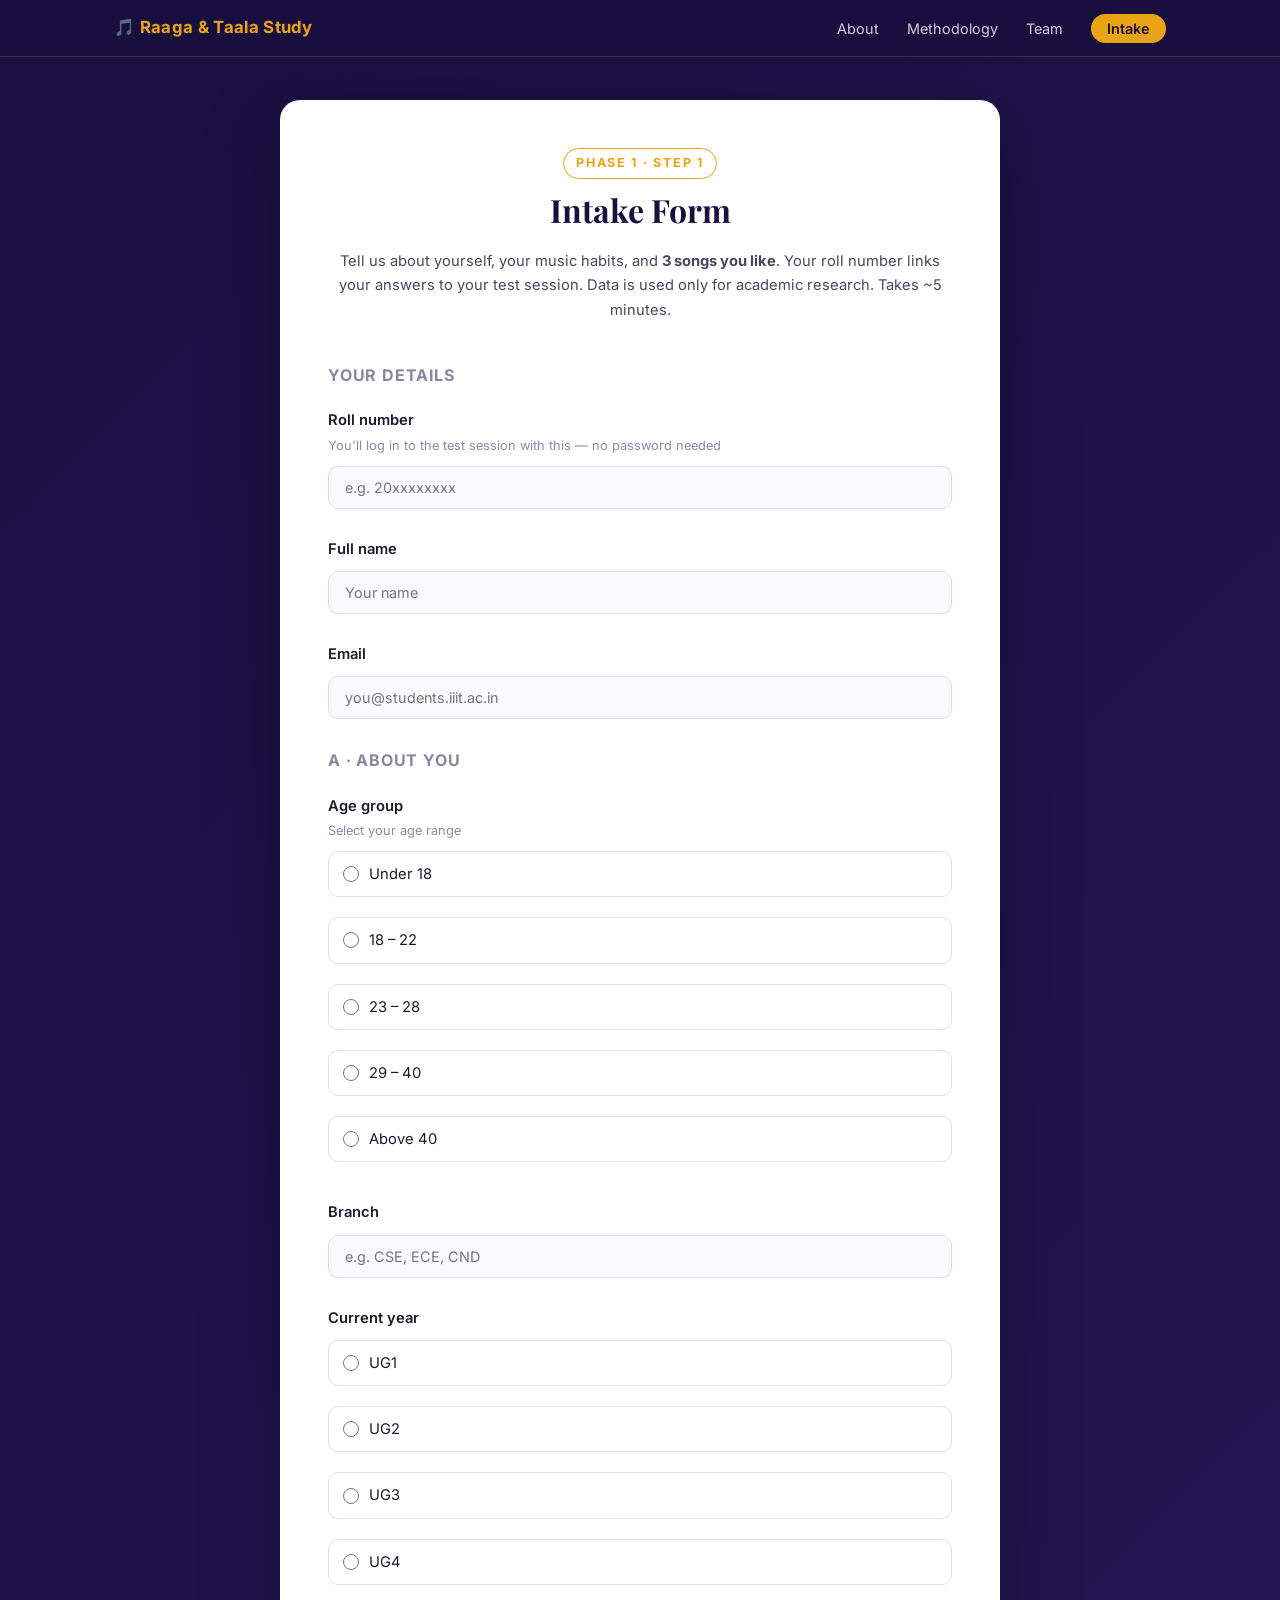
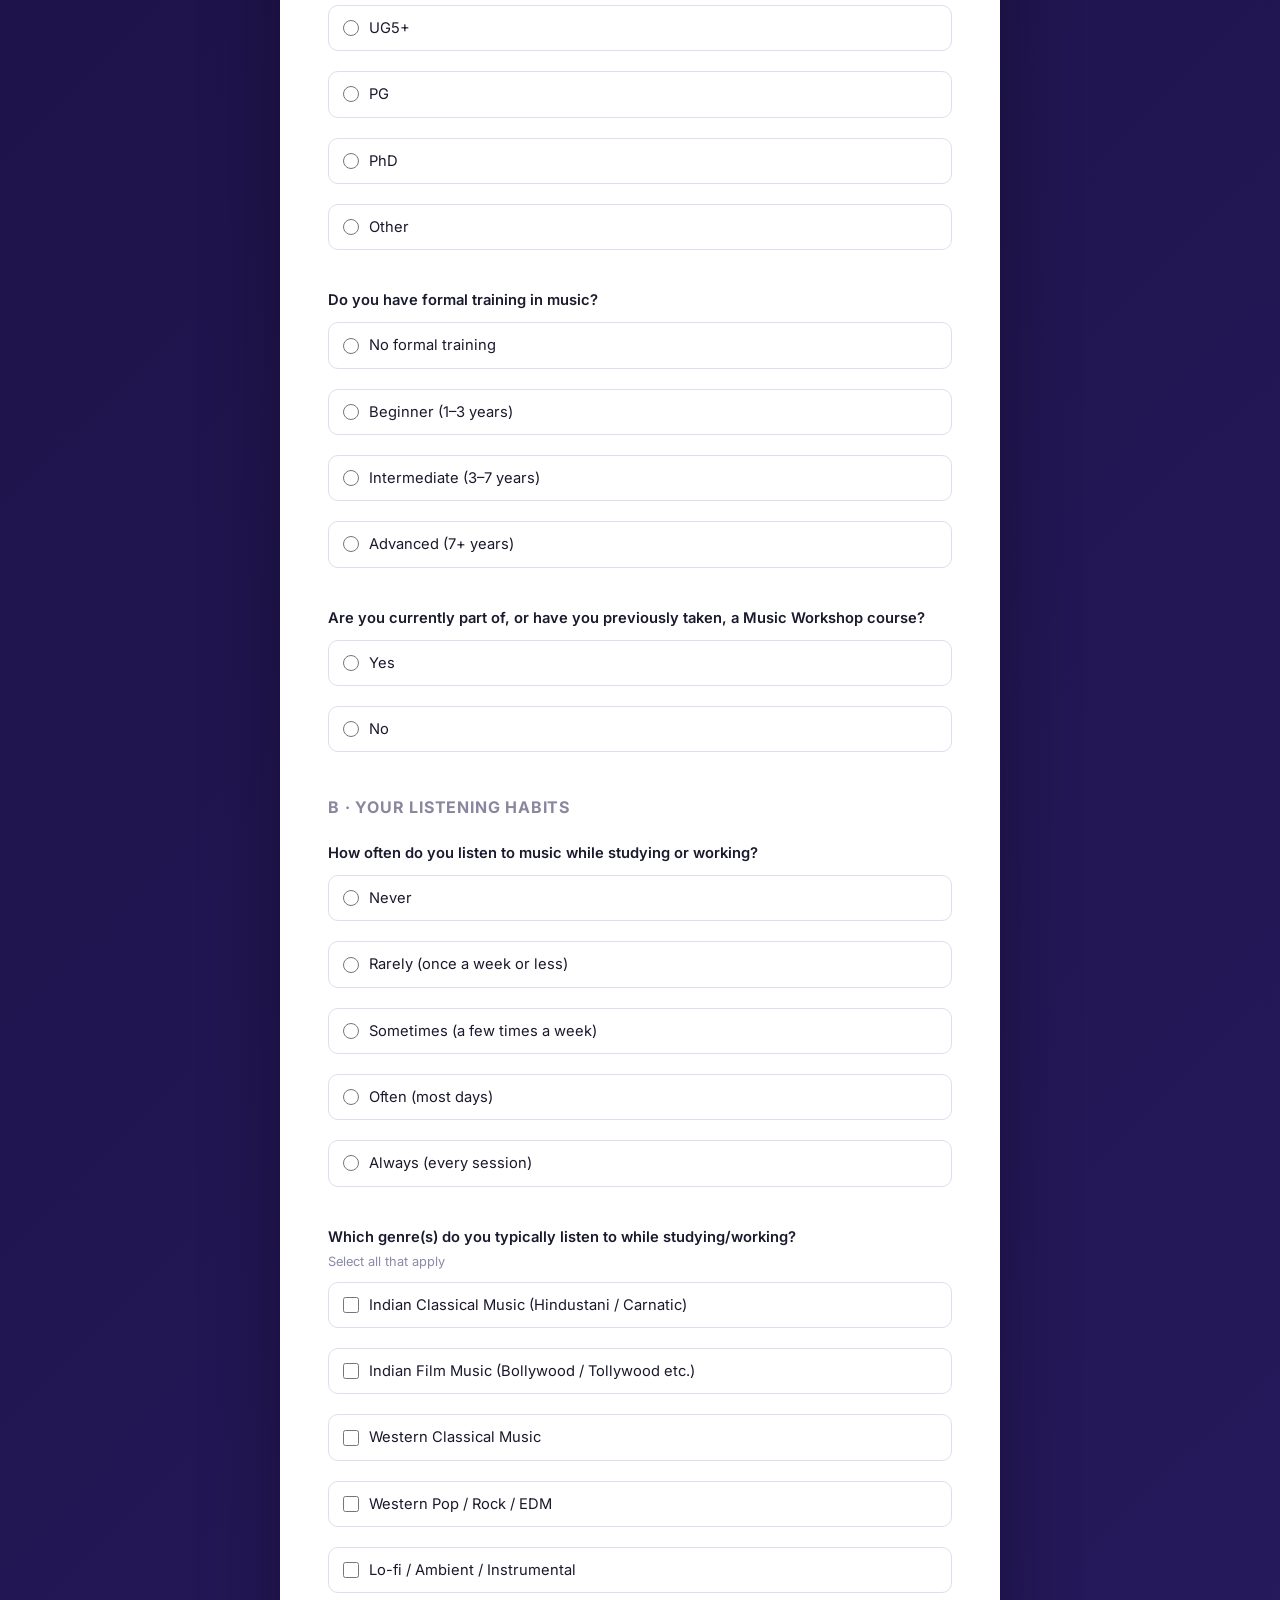
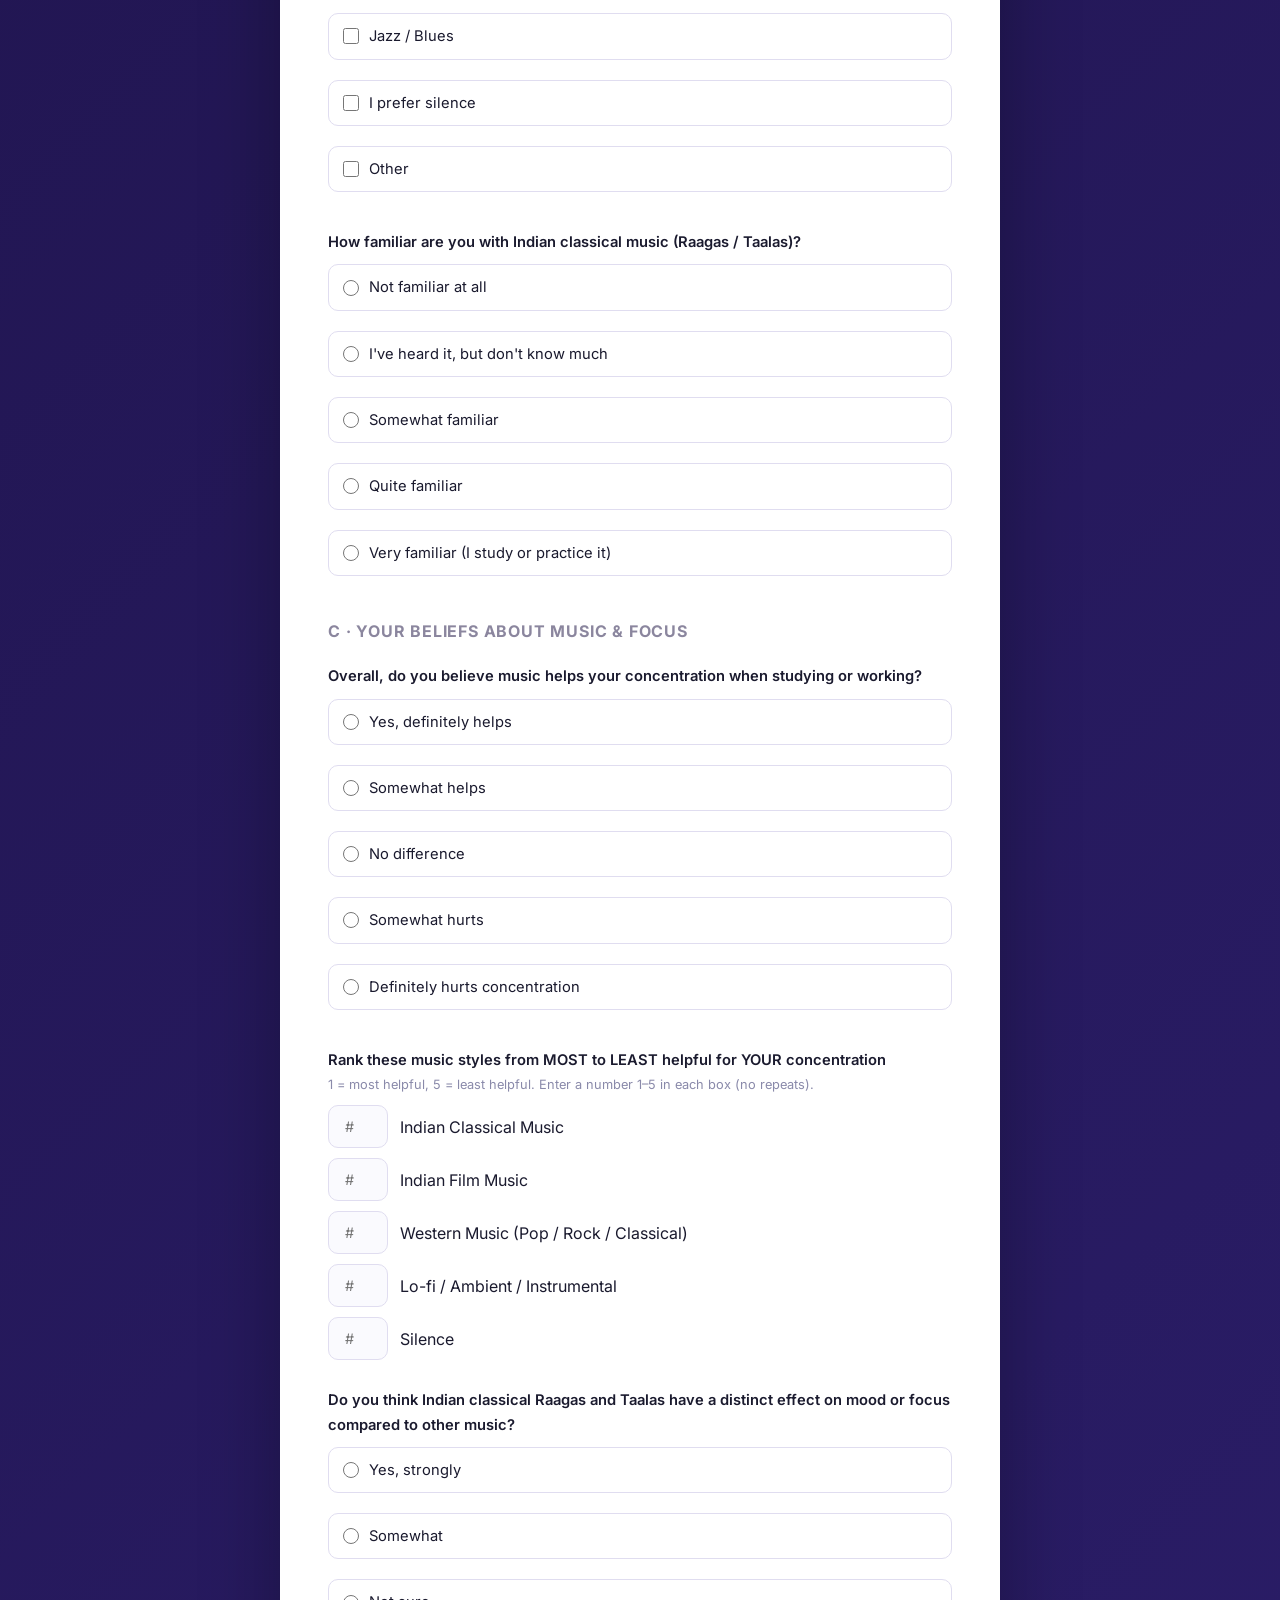
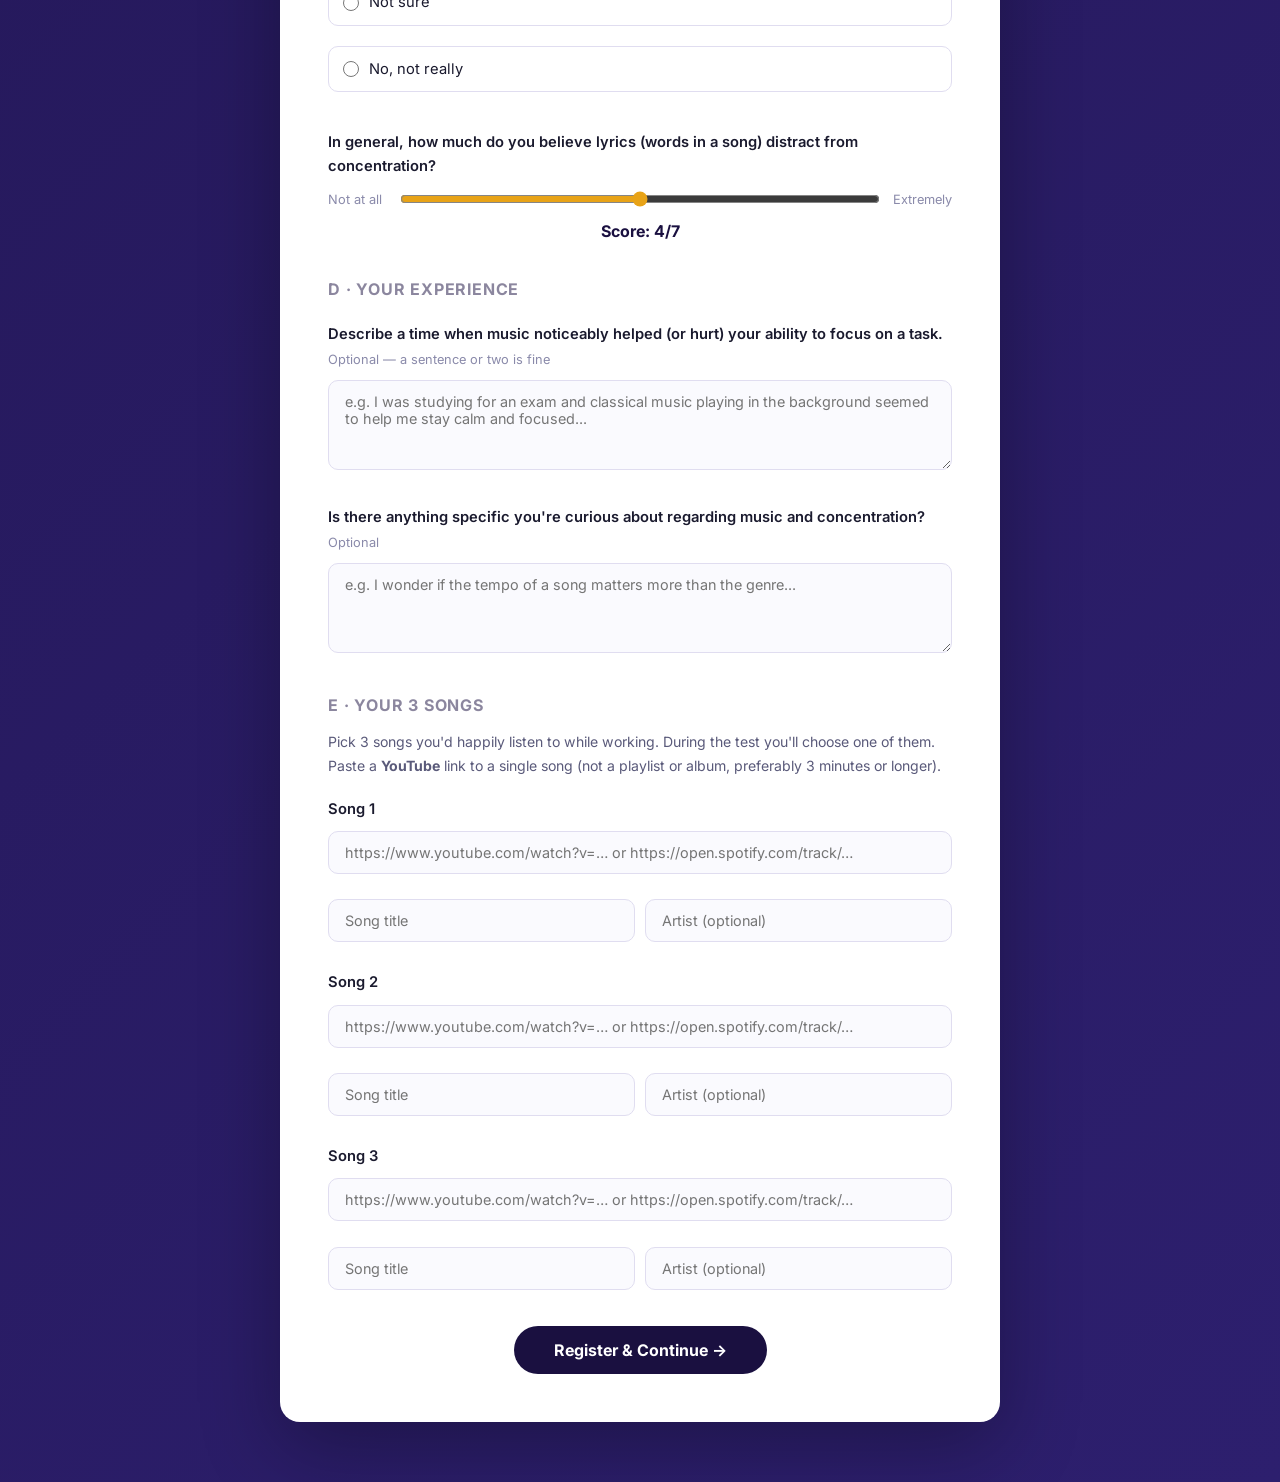
==== commit 652a91b9: "Clarify song link requirements in intake form" ====
--- a/intake.html
+++ b/intake.html
@@ -228,7 +228,7 @@
 
         <!-- Section E: Preferred songs -->
         <h3 style="color:#1a1040;margin:32px 0 20px;font-size:1rem;letter-spacing:0.05em;text-transform:uppercase;opacity:0.5;">E · Your 3 Songs</h3>
-        <p style="color:#5a5a7a;font-size:0.88rem;margin:-8px 0 20px;">Pick 3 songs you'd happily listen to while working. During the test you'll choose one of them. Paste a <strong>YouTube</strong> or <strong>Spotify</strong> link to a single song (not a playlist or album, preferably 3 minutes or longer).</p>
+        <p style="color:#5a5a7a;font-size:0.88rem;margin:-8px 0 20px;">Pick 3 songs you'd happily listen to while working. During the test you'll choose one of them. Paste a <strong>YouTube</strong> link to a single song (not a playlist or album, preferably 3 minutes or longer).</p>
 
         <div class="form-group song-group">
           <label>Song 1</label>
@@ -275,6 +275,21 @@
           🎉 You're registered!<br>
           Our song server is offline right now, so Phase 1 can't start yet.<br>
           Please come back later and log in on the <a href="session.html" style="color:#15803d;">session page</a> with your roll number.
+        </div>
+      </div>
+
+      <!-- Registration success popup -->
+      <div class="modal-backdrop" id="regModal" hidden>
+        <div class="modal" role="dialog" aria-modal="true" aria-labelledby="regModalTitle">
+          <div class="modal-icon">✅</div>
+          <h3 id="regModalTitle">Registration successful!</h3>
+          <p class="modal-roll">Roll number: <strong id="regModalRoll"></strong></p>
+          <div id="regModalReady">
+            <p>We're fetching your songs now. Put on your headphones and start Phase 1:</p>
+            <a id="regModalStart" href="session.html" class="btn-submit">Start Phase 1 →</a>
+          </div>
+          <p id="regModalOffline" hidden>Our song server is offline right now, so Phase 1 can't start yet. Please log in on the <a href="session.html">session page</a> later with your roll number.</p>
+          <button type="button" class="modal-close" id="regModalClose">Close</button>
         </div>
       </div>
     </div>
@@ -319,6 +334,25 @@
       });
     });
 
+    // Success popup; the inline success box underneath stays visible after it's closed
+    function showRegModal(roll, alive) {
+      const m = document.getElementById('regModal');
+      document.getElementById('regModalRoll').textContent = roll;
+      document.getElementById('regModalStart').href = 'session.html?roll=' + encodeURIComponent(roll);
+      document.getElementById('regModalReady').hidden = !alive;
+      document.getElementById('regModalOffline').hidden = alive;
+      m.hidden = false;
+      document.body.style.overflow = 'hidden';
+      (alive ? document.getElementById('regModalStart') : document.getElementById('regModalClose')).focus();
+    }
+    function closeRegModal() {
+      document.getElementById('regModal').hidden = true;
+      document.body.style.overflow = '';
+    }
+    document.getElementById('regModalClose').addEventListener('click', closeRegModal);
+    document.getElementById('regModal').addEventListener('click', e => { if (e.target.id === 'regModal') closeRegModal(); });
+    document.addEventListener('keydown', e => { if (e.key === 'Escape' && !document.getElementById('regModal').hidden) closeRegModal(); });
+
     document.getElementById('intakeForm').addEventListener('submit', async function(e) {
       e.preventDefault();
 
@@ -354,6 +388,7 @@
         document.getElementById('successMsg').style.display = 'block';
         this.style.display = 'none';
         window.scrollTo({ top: 0, behavior: 'smooth' });
+        showRegModal(data.roll, alive);
       } catch (err) {
         alert('⚠️ ' + (err.message || 'Could not reach the server. Please try again.'));
         btn.disabled = false;
--- a/style.css
+++ b/style.css
@@ -314,6 +314,28 @@
   display: none; background: rgba(34,197,94,0.1); border: 1px solid var(--success);
   border-radius: var(--radius); padding: 20px 24px; text-align: center;
   color: #15803d; font-weight: 600; margin-top: 24px;
+}
+
+/* ---- MODAL (registration popup) ---- */
+.modal-backdrop {
+  position: fixed; inset: 0; z-index: 3000; background: rgba(26,16,64,0.55);
+  display: flex; align-items: center; justify-content: center; padding: 16px;
+}
+.modal-backdrop[hidden] { display: none; }
+.modal {
+  background: var(--white); border-radius: var(--radius); box-shadow: var(--shadow);
+  width: 100%; max-width: 420px; padding: 28px 24px 22px; text-align: center; color: var(--text-dark);
+}
+.modal-icon { font-size: 2.6rem; margin-bottom: 6px; }
+.modal h3 { font-family: 'Playfair Display', serif; color: var(--indigo); font-size: 1.4rem; margin-bottom: 8px; }
+.modal-roll { color: var(--text-mid); margin-bottom: 14px; }
+.modal-roll strong { color: var(--indigo); letter-spacing: 0.03em; }
+.modal p { font-size: 0.92rem; line-height: 1.55; margin-bottom: 14px; }
+.modal a:not(.btn-submit) { color: var(--indigo-light); }
+.modal .btn-submit { display: inline-block; text-decoration: none; margin-bottom: 6px; }
+.modal-close {
+  display: block; margin: 10px auto 0; background: none; border: none; color: var(--text-light);
+  font-family: inherit; font-size: 0.88rem; cursor: pointer; text-decoration: underline;
 }
 
 /* ---- RESPONSIVE ---- */
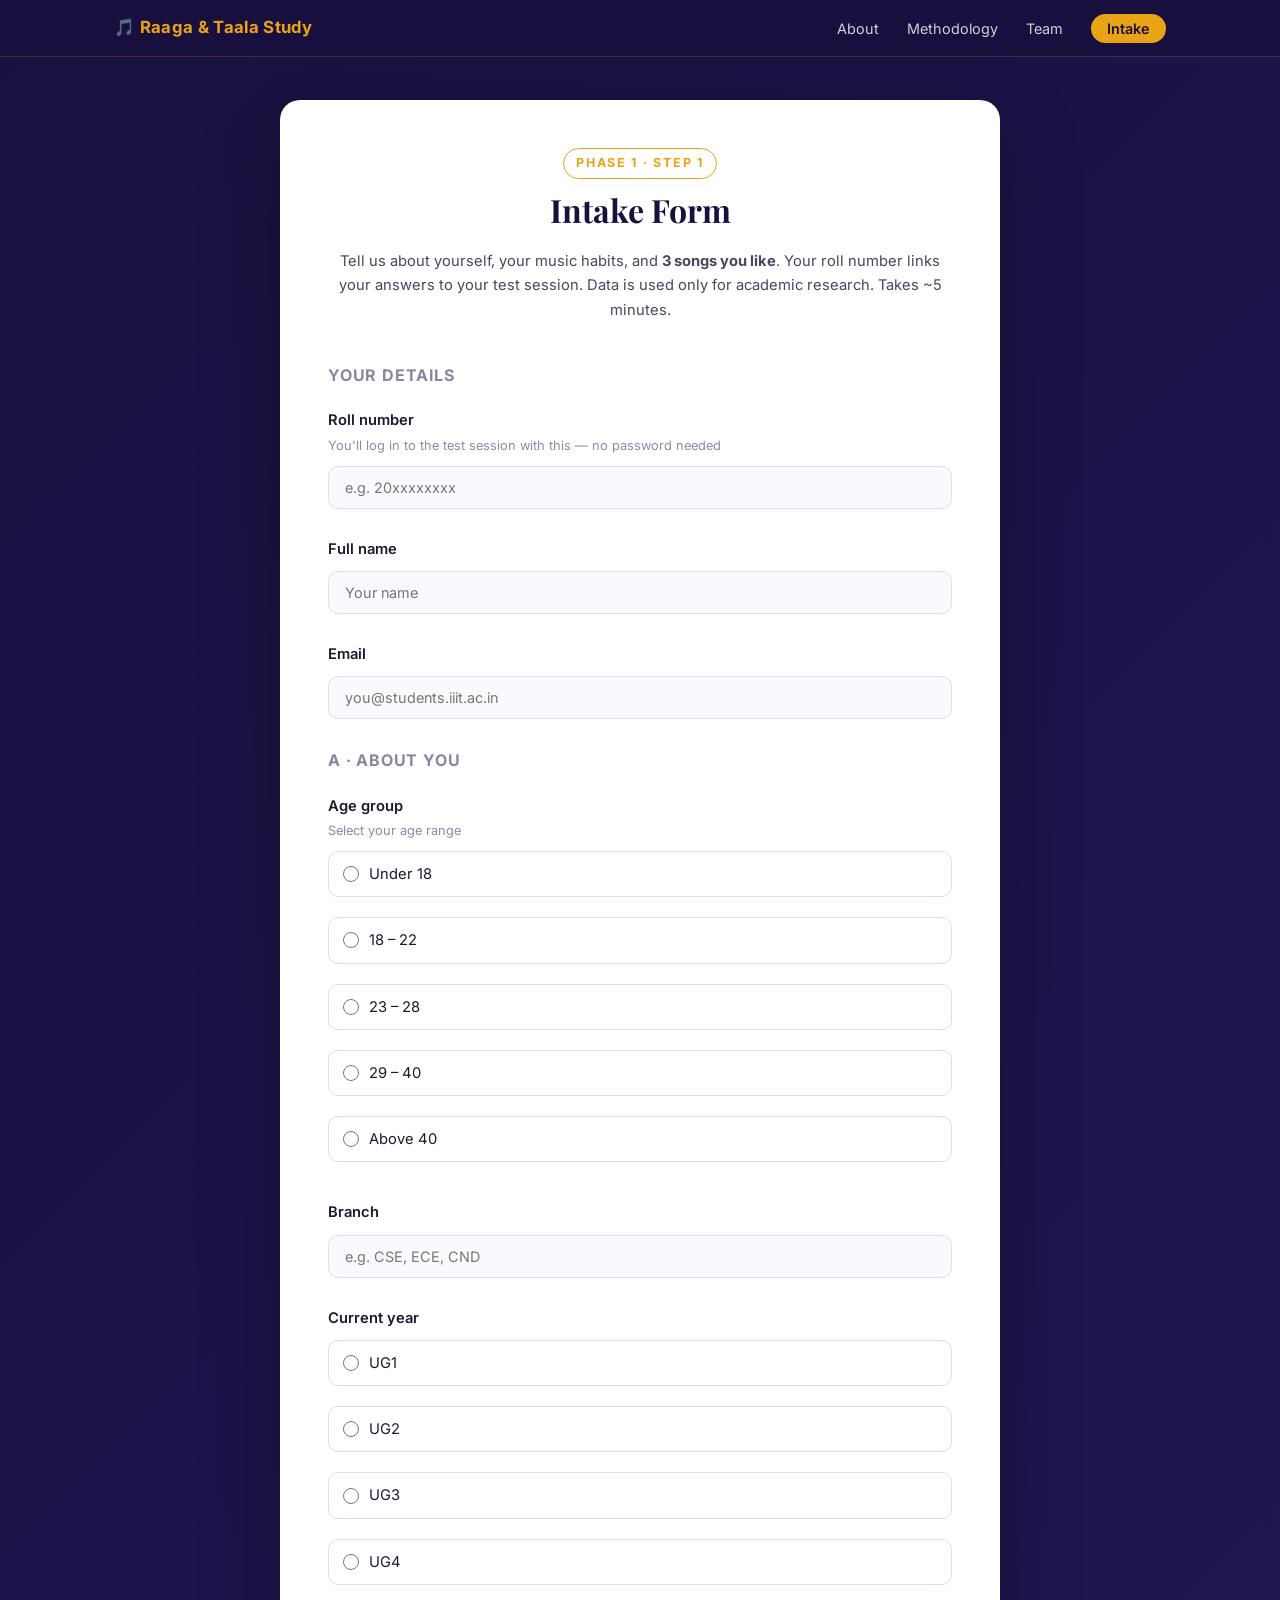
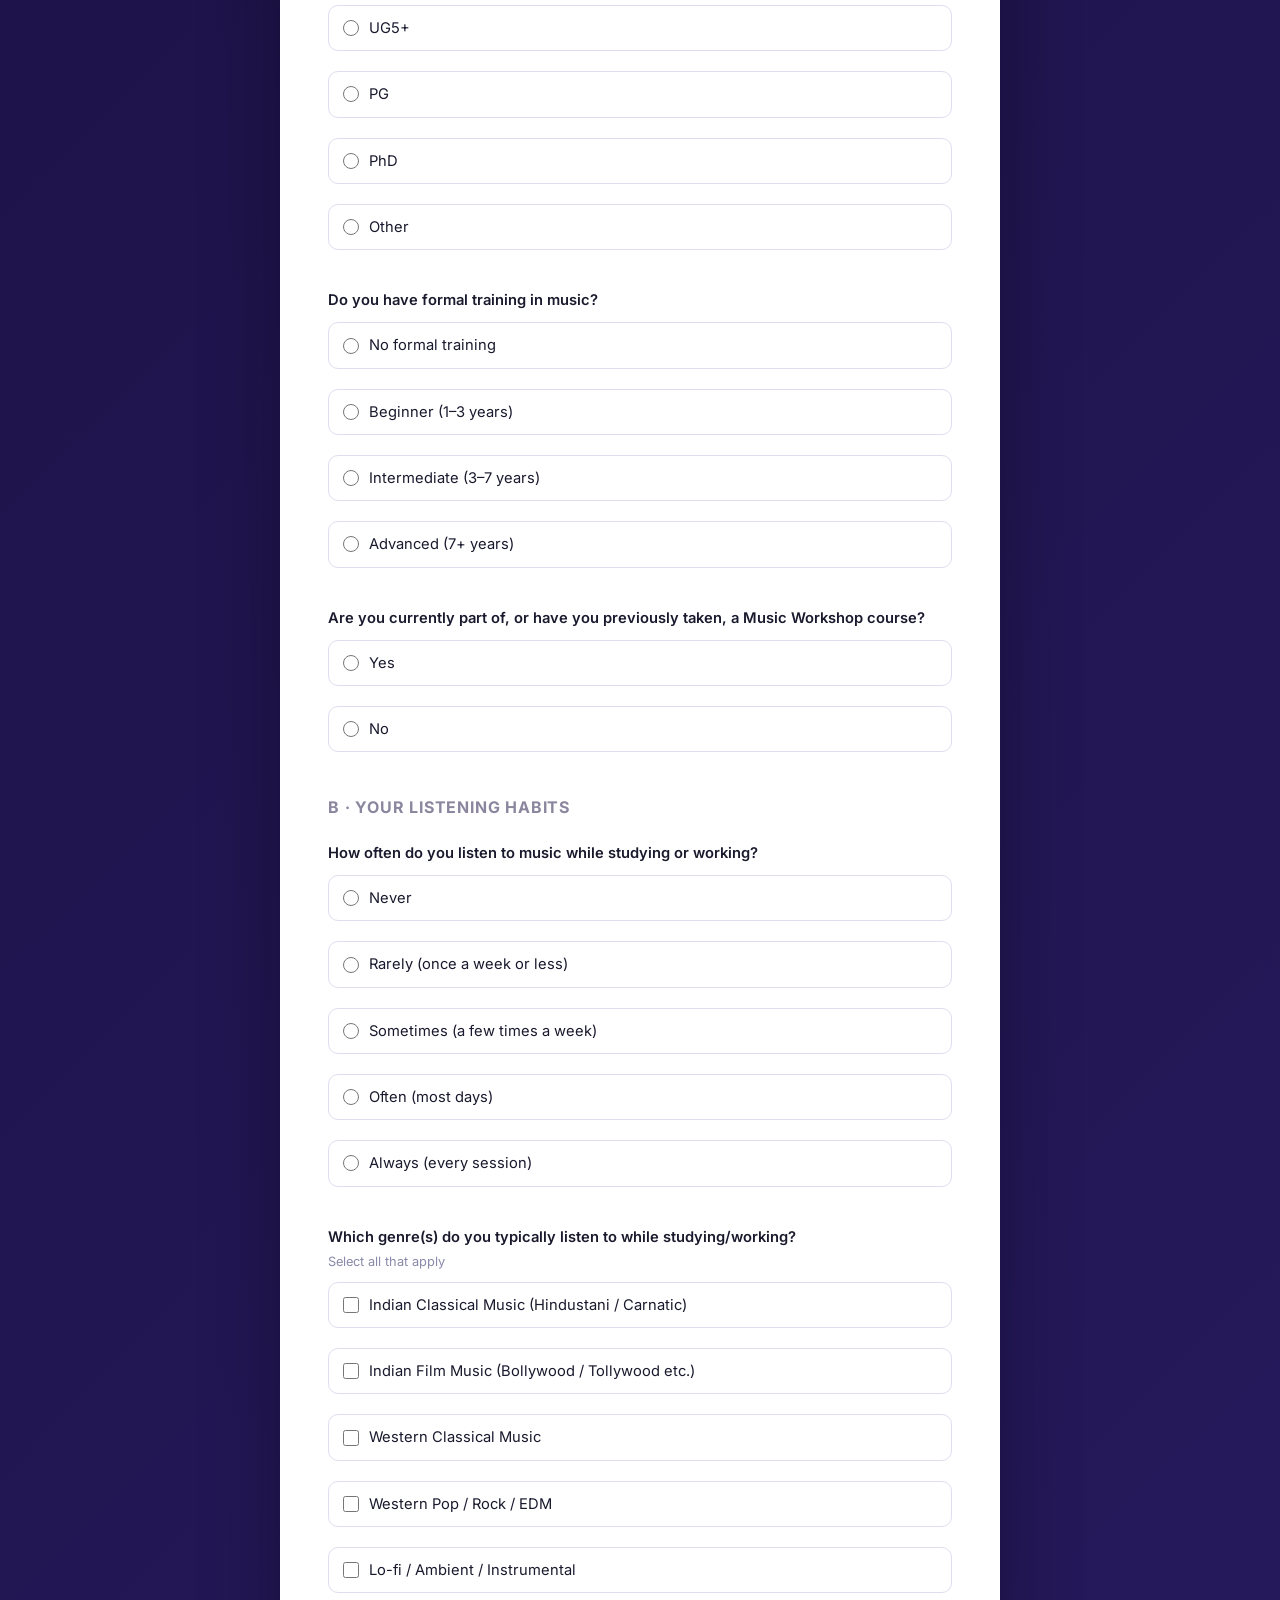
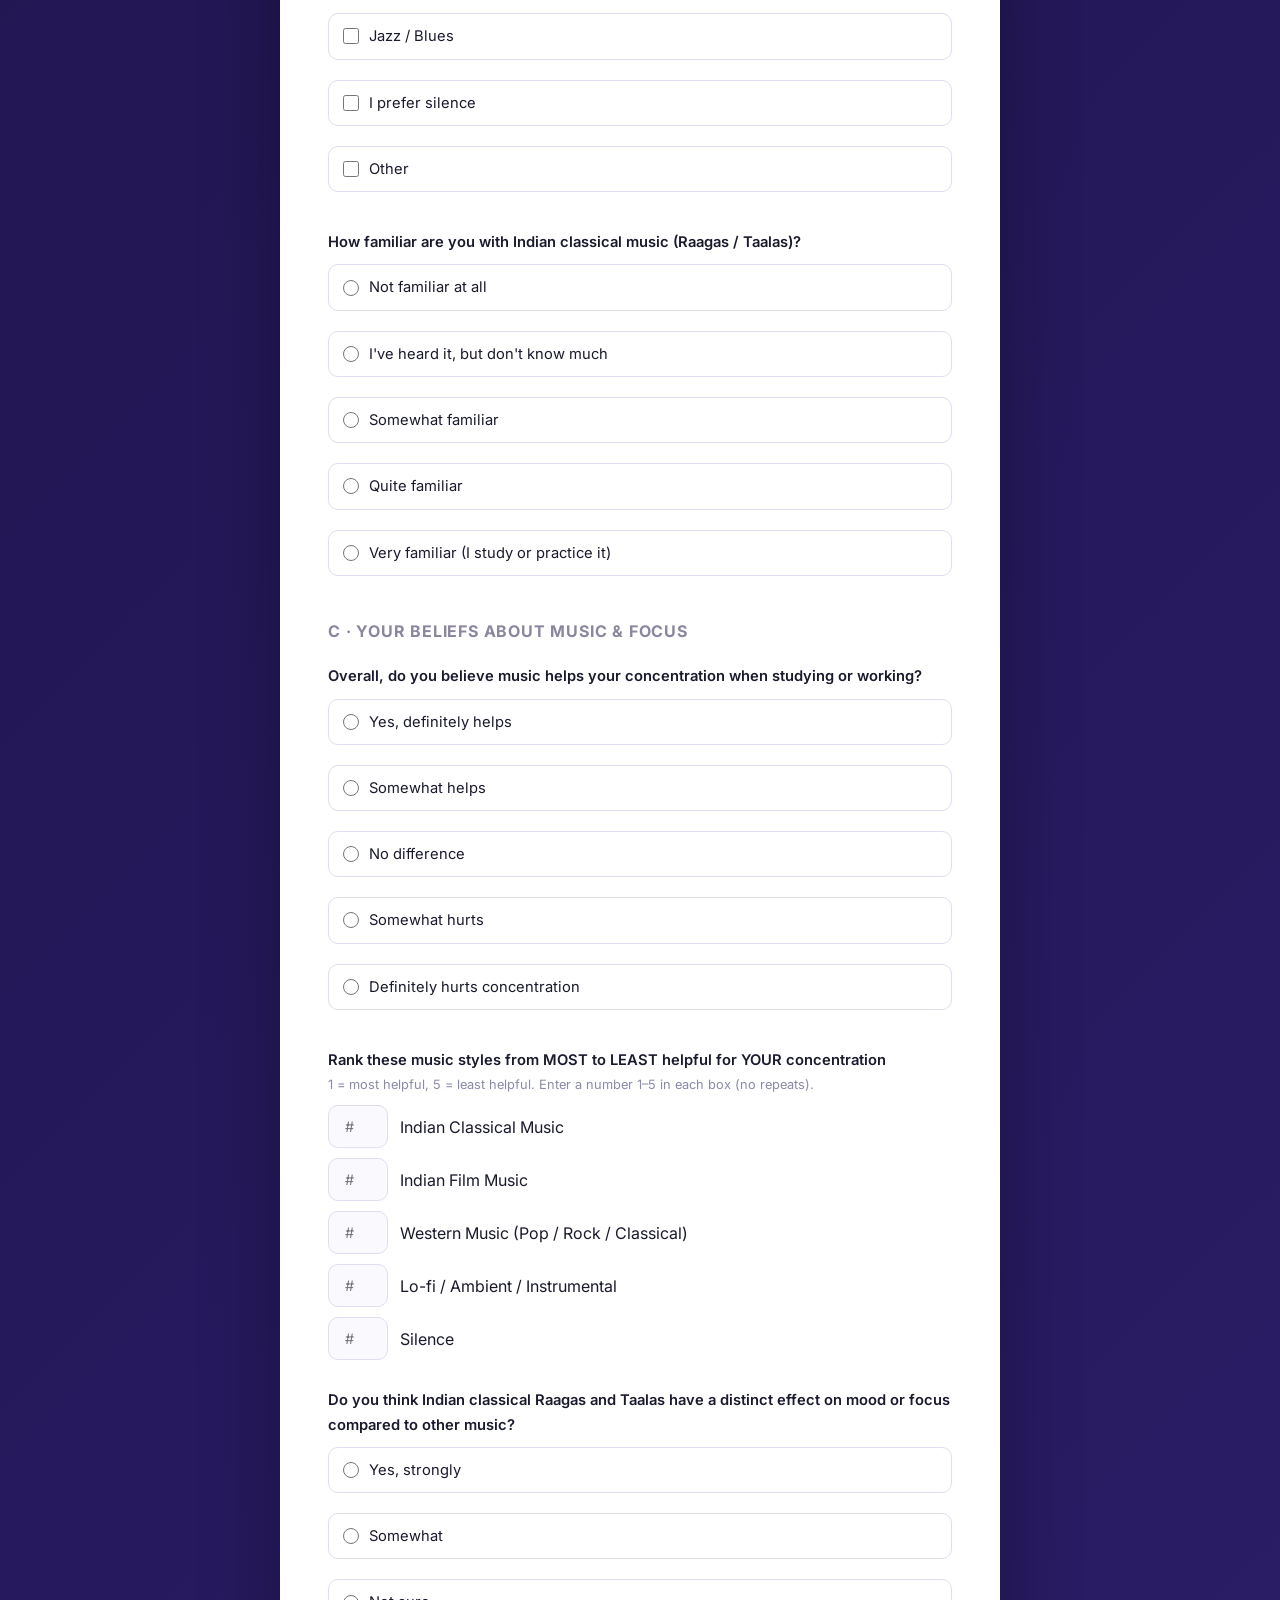
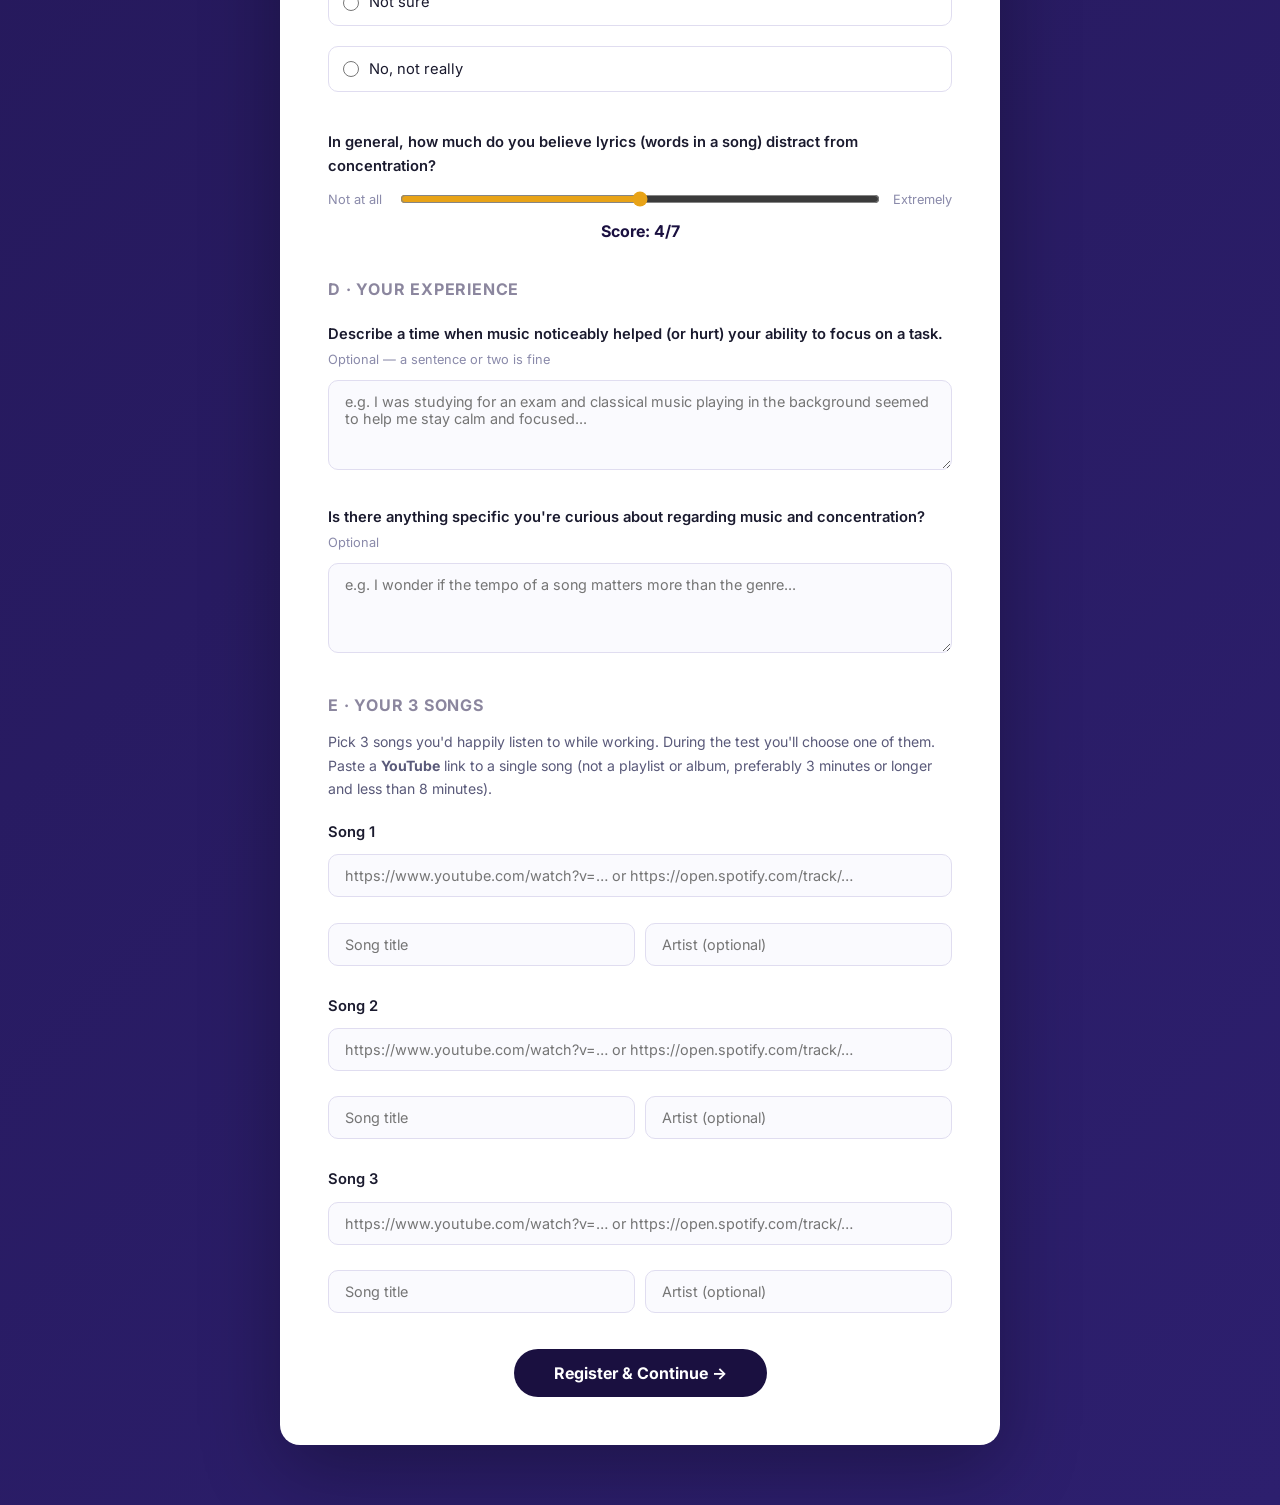
==== commit 9e9cce71: "Clarify song link requirements in intake form to specify duration limits" ====
--- a/intake.html
+++ b/intake.html
@@ -228,7 +228,7 @@
 
         <!-- Section E: Preferred songs -->
         <h3 style="color:#1a1040;margin:32px 0 20px;font-size:1rem;letter-spacing:0.05em;text-transform:uppercase;opacity:0.5;">E · Your 3 Songs</h3>
-        <p style="color:#5a5a7a;font-size:0.88rem;margin:-8px 0 20px;">Pick 3 songs you'd happily listen to while working. During the test you'll choose one of them. Paste a <strong>YouTube</strong> link to a single song (not a playlist or album, preferably 3 minutes or longer).</p>
+        <p style="color:#5a5a7a;font-size:0.88rem;margin:-8px 0 20px;">Pick 3 songs you'd happily listen to while working. During the test you'll choose one of them. Paste a <strong>YouTube</strong> link to a single song (not a playlist or album, preferably 3 minutes or longer and less than 8 minutes).</p>
 
         <div class="form-group song-group">
           <label>Song 1</label>
--- a/style.css
+++ b/style.css
@@ -174,7 +174,9 @@
 .tag-silence { background: rgba(255,255,255,0.1); }
 
 /* Tasks grid */
-.tasks-grid { display: grid; grid-template-columns: repeat(auto-fit, minmax(220px,1fr)); gap: 16px; }
+.tasks-grid { display: grid; grid-template-columns: repeat(3, 1fr); gap: 16px; }
+@media (max-width: 900px) { .tasks-grid { grid-template-columns: repeat(2, 1fr); } }
+@media (max-width: 560px) { .tasks-grid { grid-template-columns: 1fr; } }
 .task-card {
   background: rgba(255,255,255,0.06); border: 1px solid rgba(255,255,255,0.12);
   border-radius: var(--radius); padding: 18px 20px;
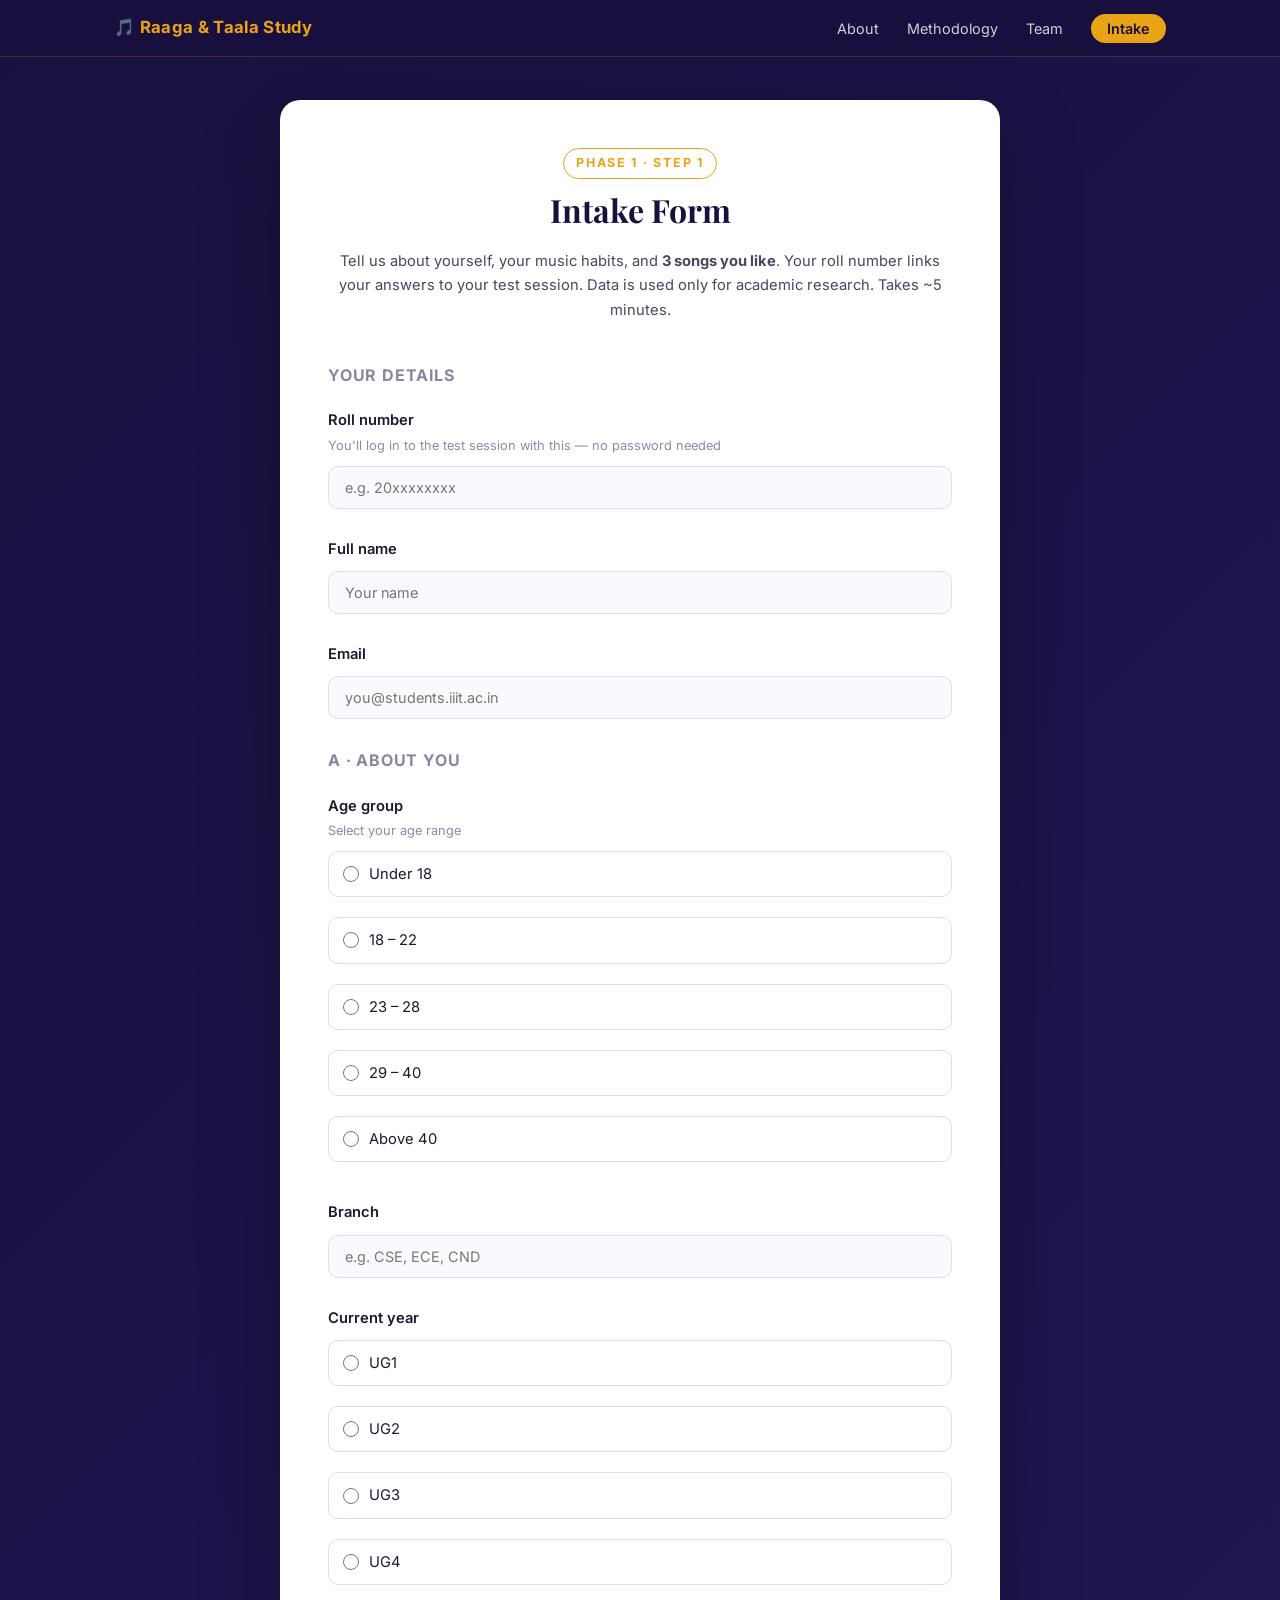
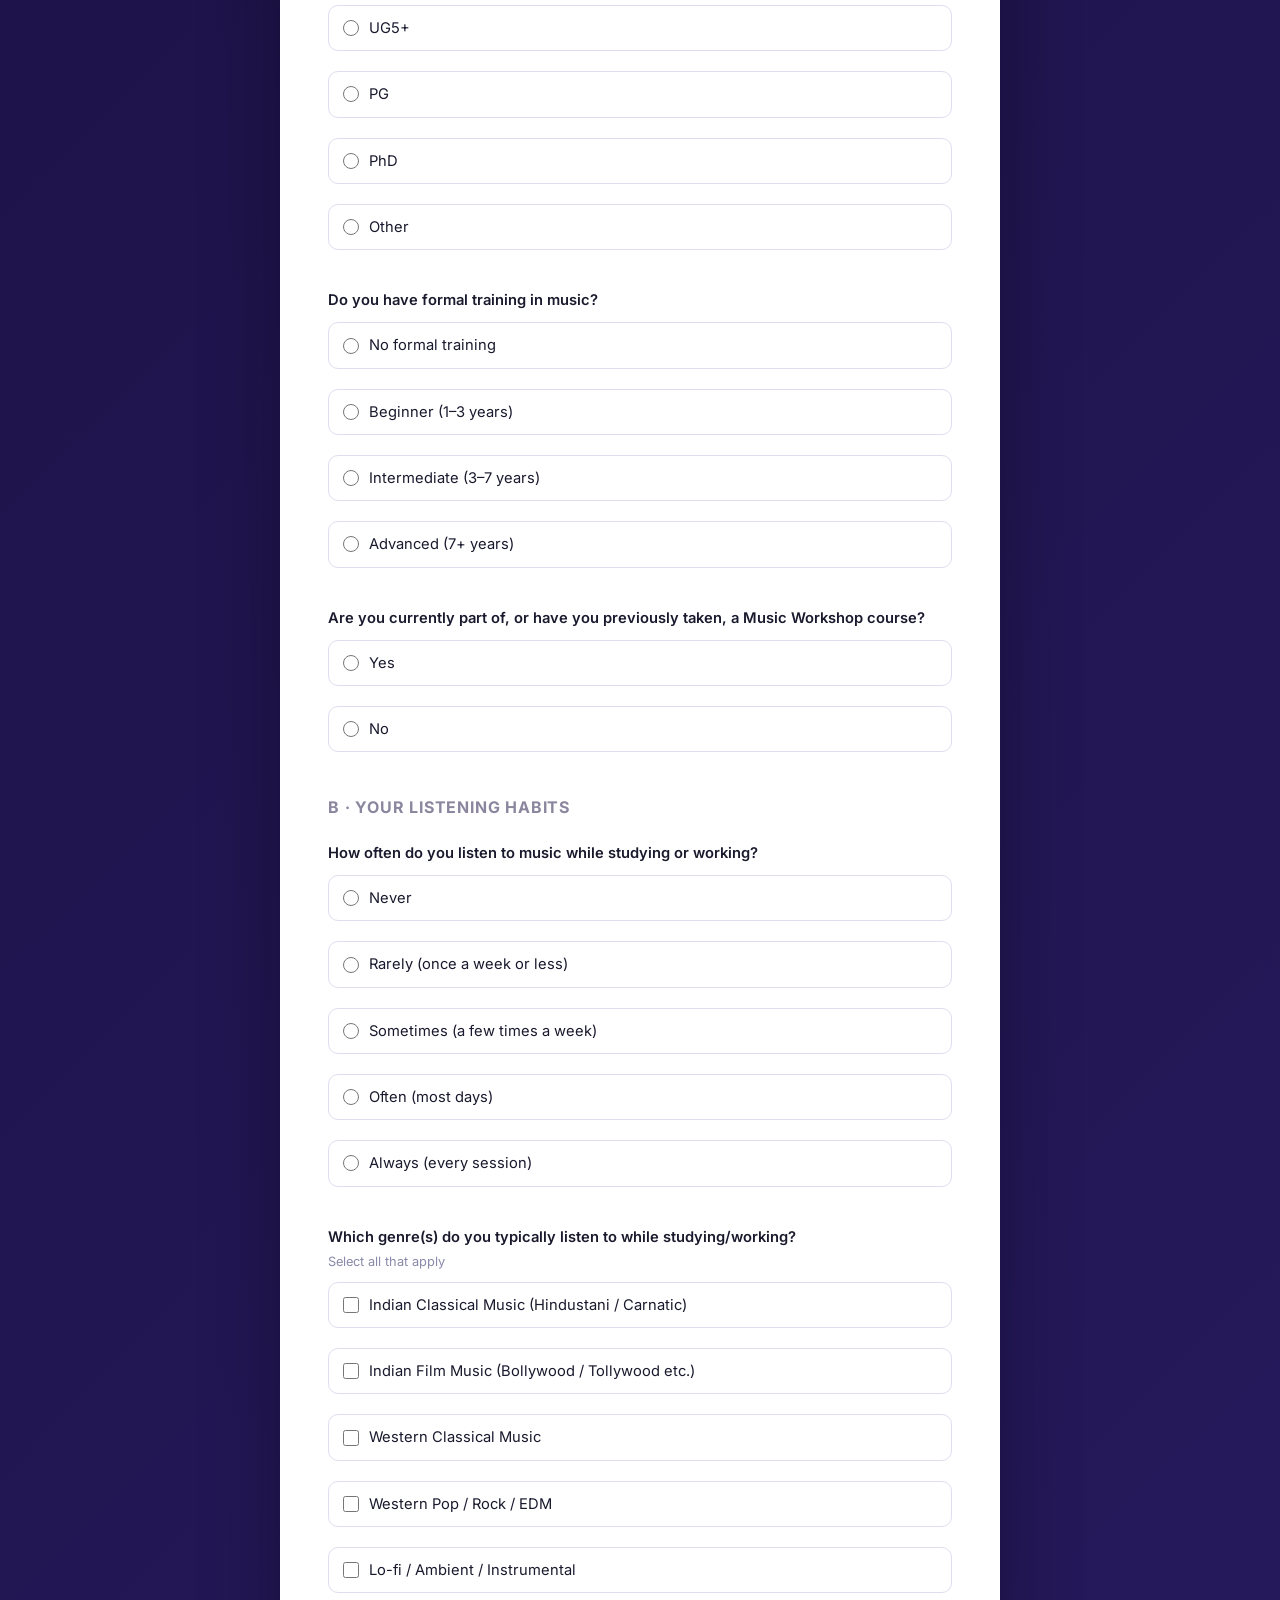
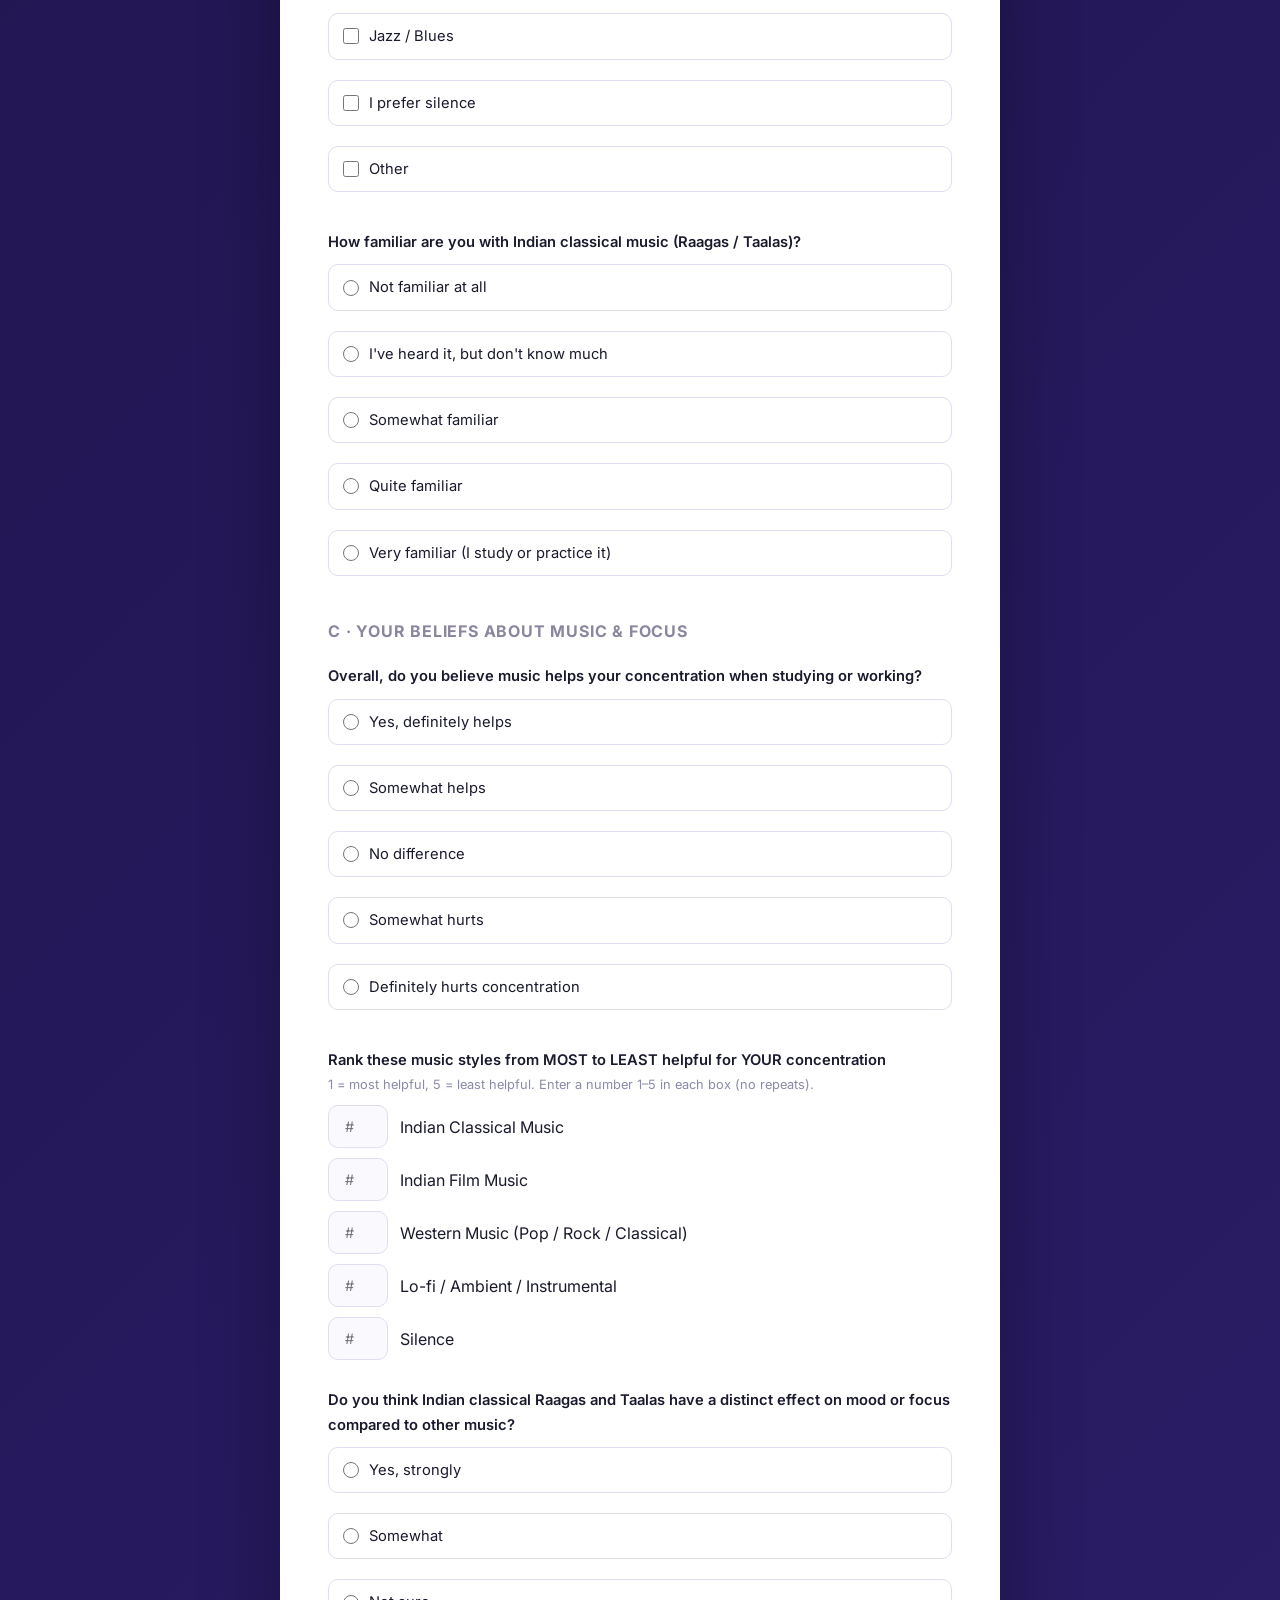
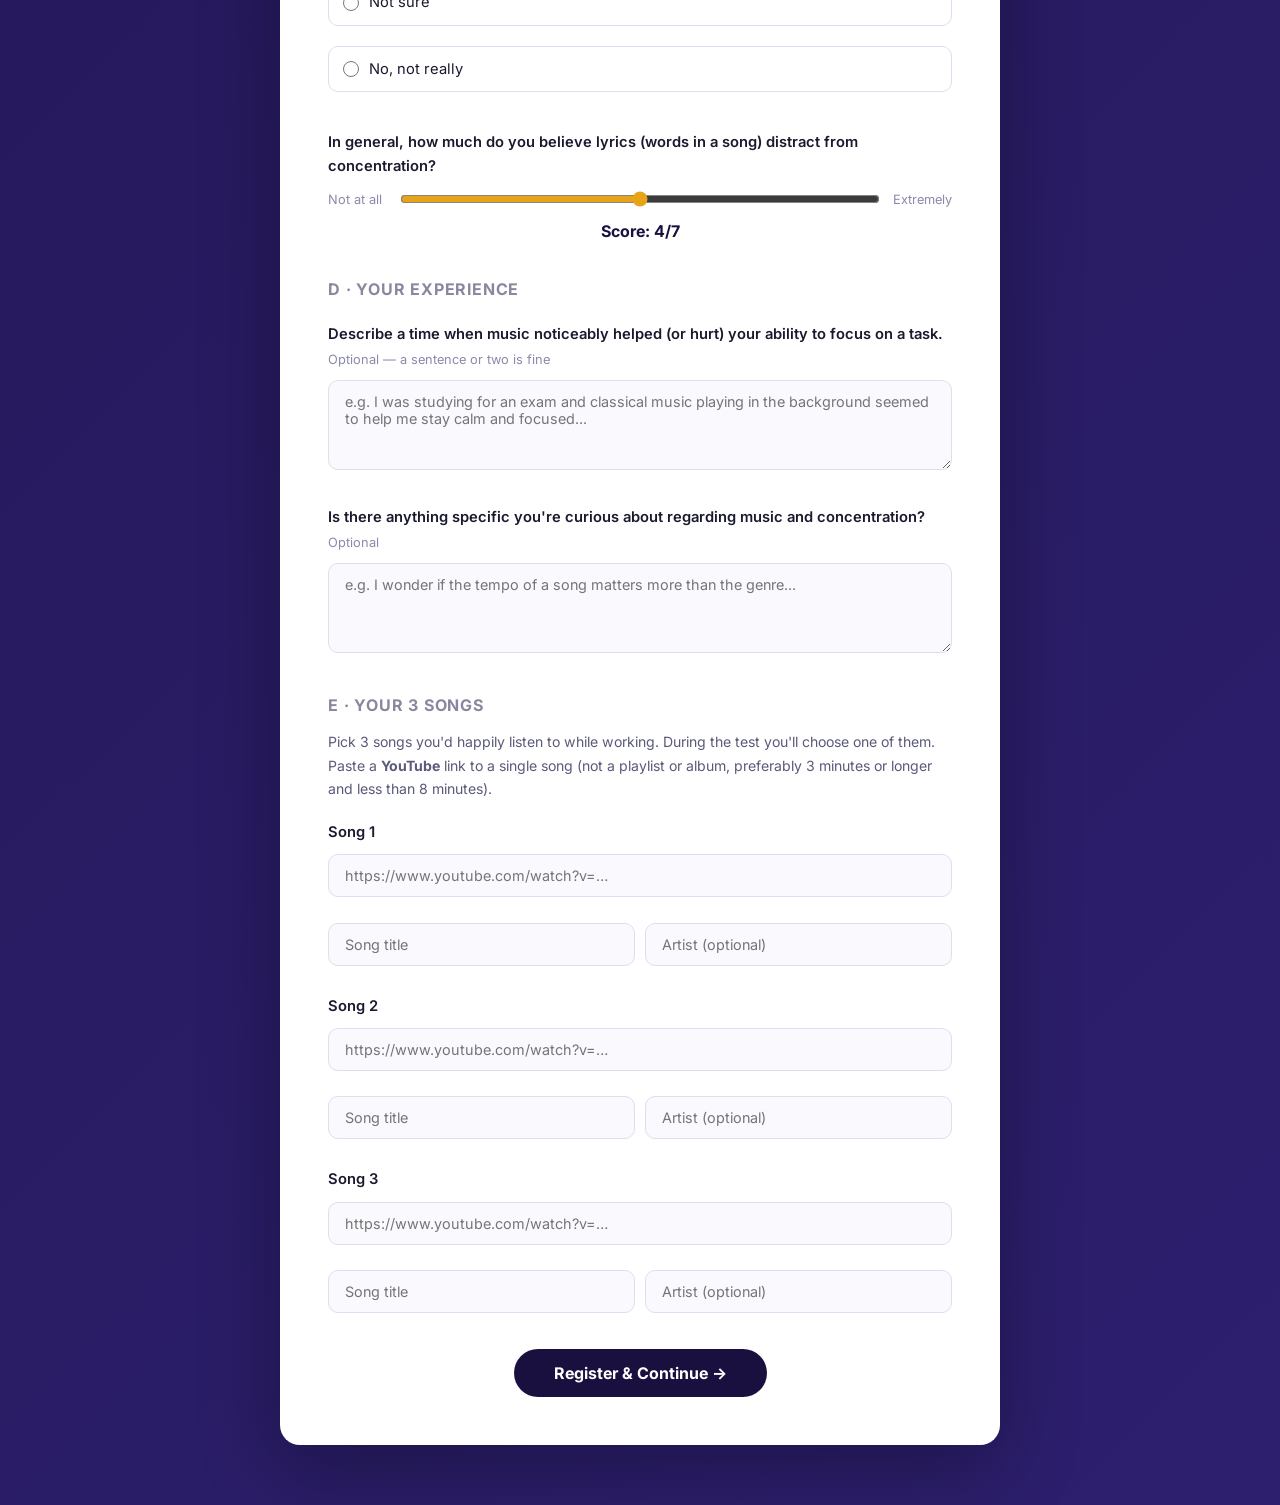
==== commit 9bb08b3c: "Remove Spotify link example from song input placeholder in intake form" ====
--- a/intake.html
+++ b/intake.html
@@ -232,7 +232,7 @@
 
         <div class="form-group song-group">
           <label>Song 1</label>
-          <input type="url" name="song1_link" class="song-link" required placeholder="https://www.youtube.com/watch?v=… or https://open.spotify.com/track/…" />
+          <input type="url" name="song1_link" class="song-link" required placeholder="https://www.youtube.com/watch?v=…" />
           <span class="hint song-found" style="min-height:1.2em;"></span>
           <div style="display:grid;grid-template-columns:1fr 1fr;gap:10px;margin-top:8px;">
             <input type="text" name="song1_title" required placeholder="Song title" />
@@ -242,7 +242,7 @@
 
         <div class="form-group song-group">
           <label>Song 2</label>
-          <input type="url" name="song2_link" class="song-link" required placeholder="https://www.youtube.com/watch?v=… or https://open.spotify.com/track/…" />
+          <input type="url" name="song2_link" class="song-link" required placeholder="https://www.youtube.com/watch?v=…" />
           <span class="hint song-found" style="min-height:1.2em;"></span>
           <div style="display:grid;grid-template-columns:1fr 1fr;gap:10px;margin-top:8px;">
             <input type="text" name="song2_title" required placeholder="Song title" />
@@ -252,7 +252,7 @@
 
         <div class="form-group song-group">
           <label>Song 3</label>
-          <input type="url" name="song3_link" class="song-link" required placeholder="https://www.youtube.com/watch?v=… or https://open.spotify.com/track/…" />
+          <input type="url" name="song3_link" class="song-link" required placeholder="https://www.youtube.com/watch?v=…" />
           <span class="hint song-found" style="min-height:1.2em;"></span>
           <div style="display:grid;grid-template-columns:1fr 1fr;gap:10px;margin-top:8px;">
             <input type="text" name="song3_title" required placeholder="Song title" />
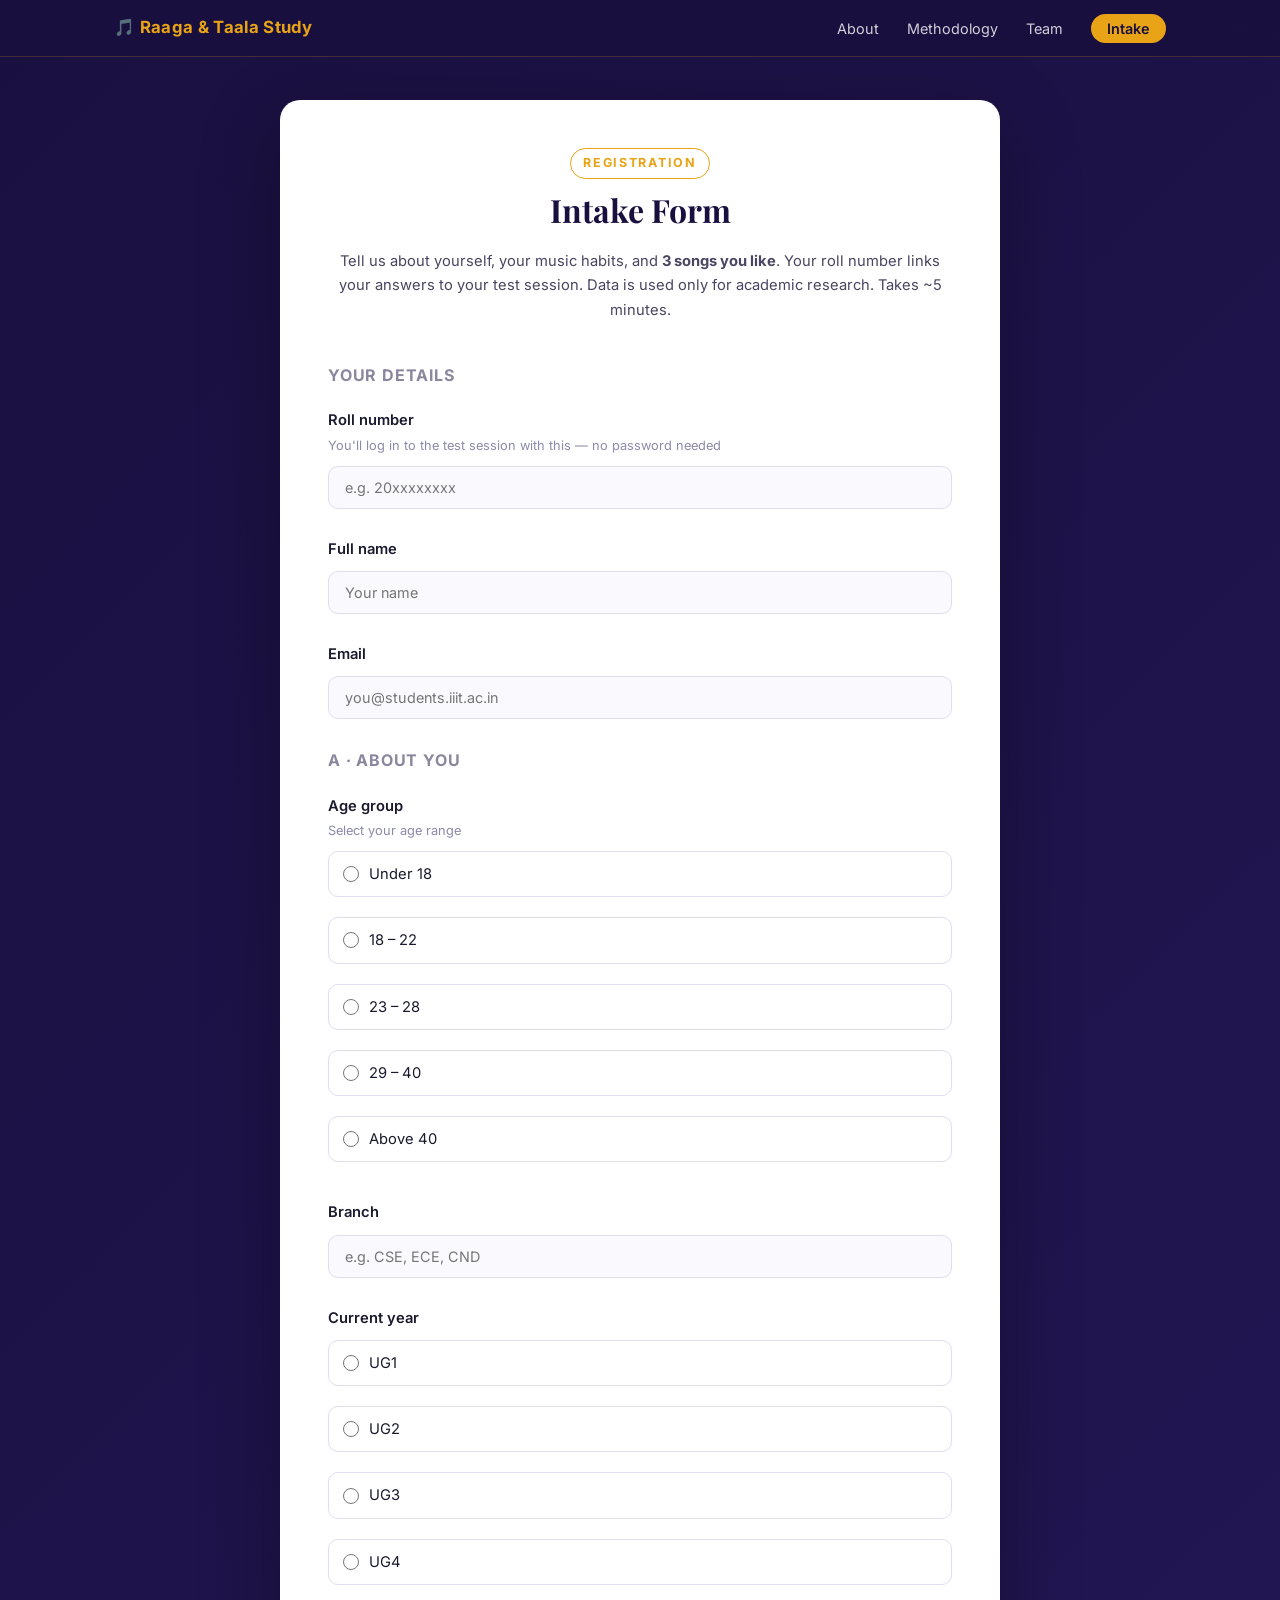
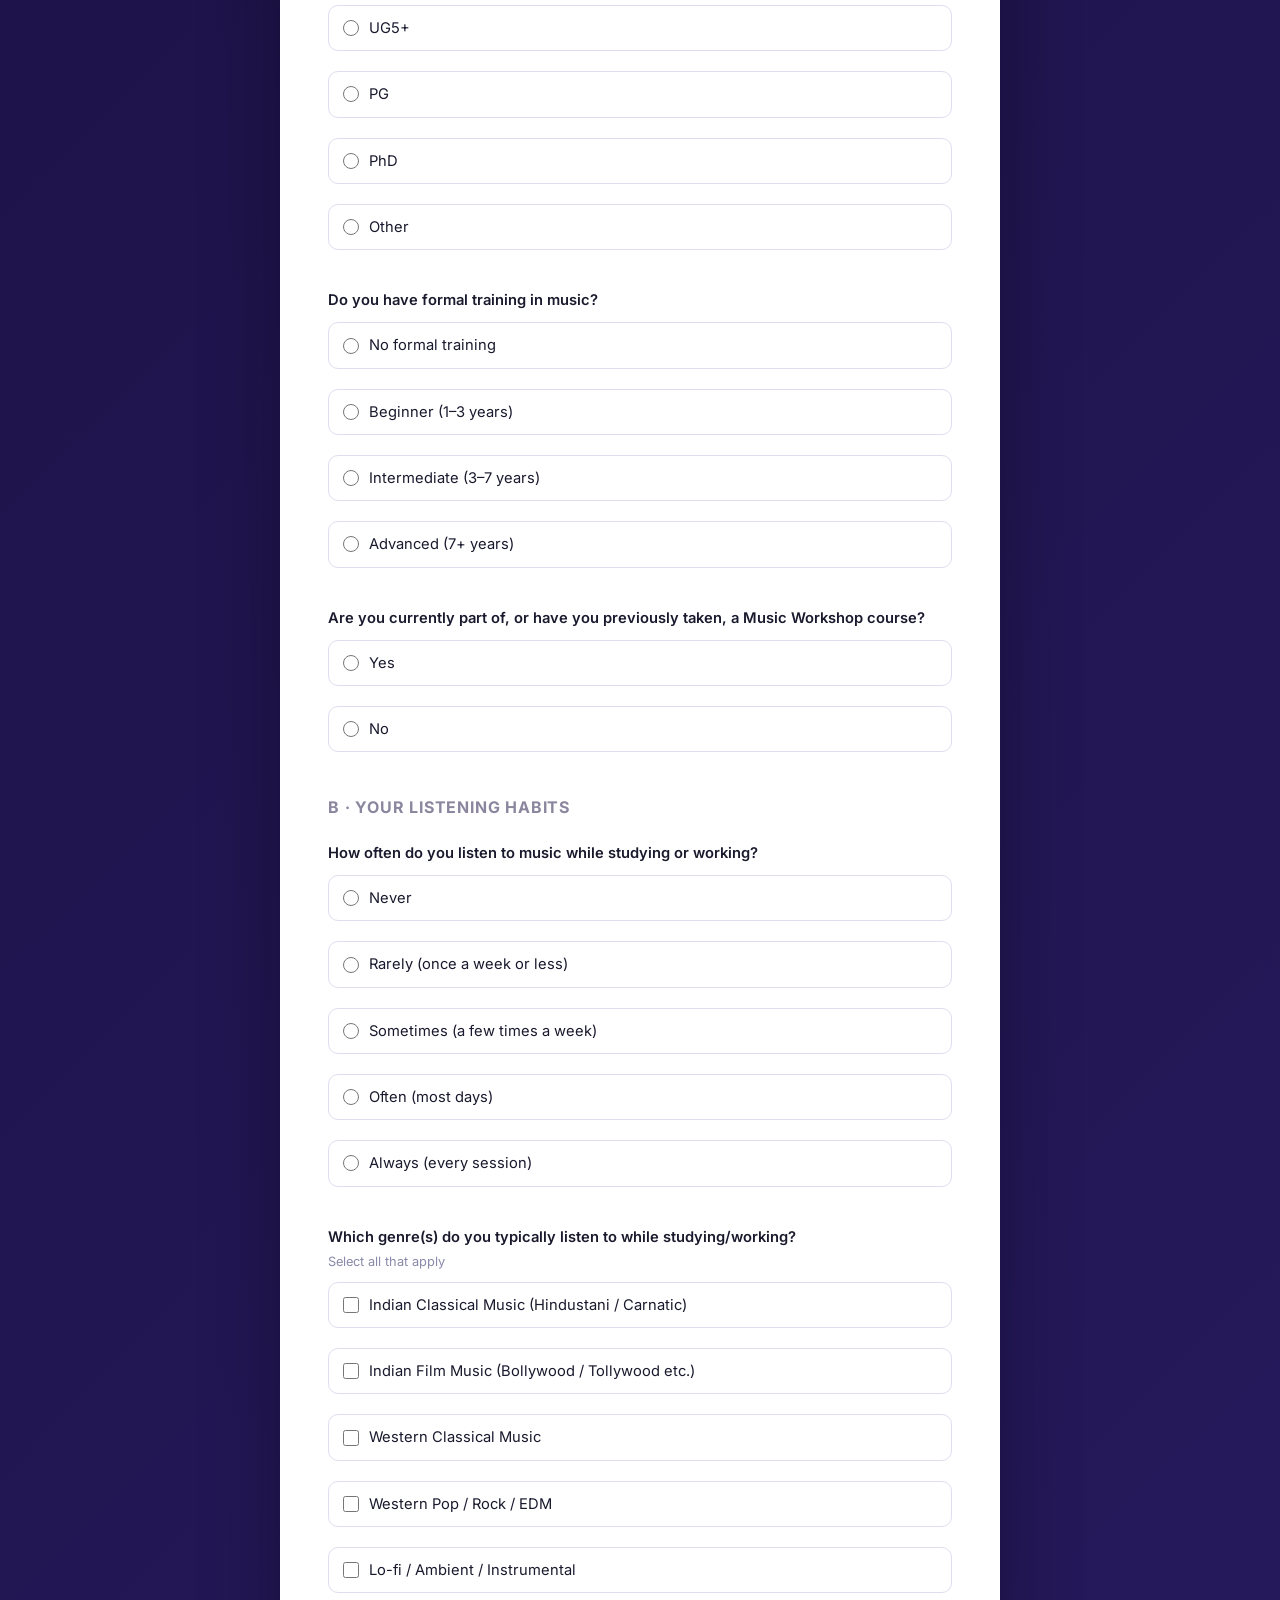
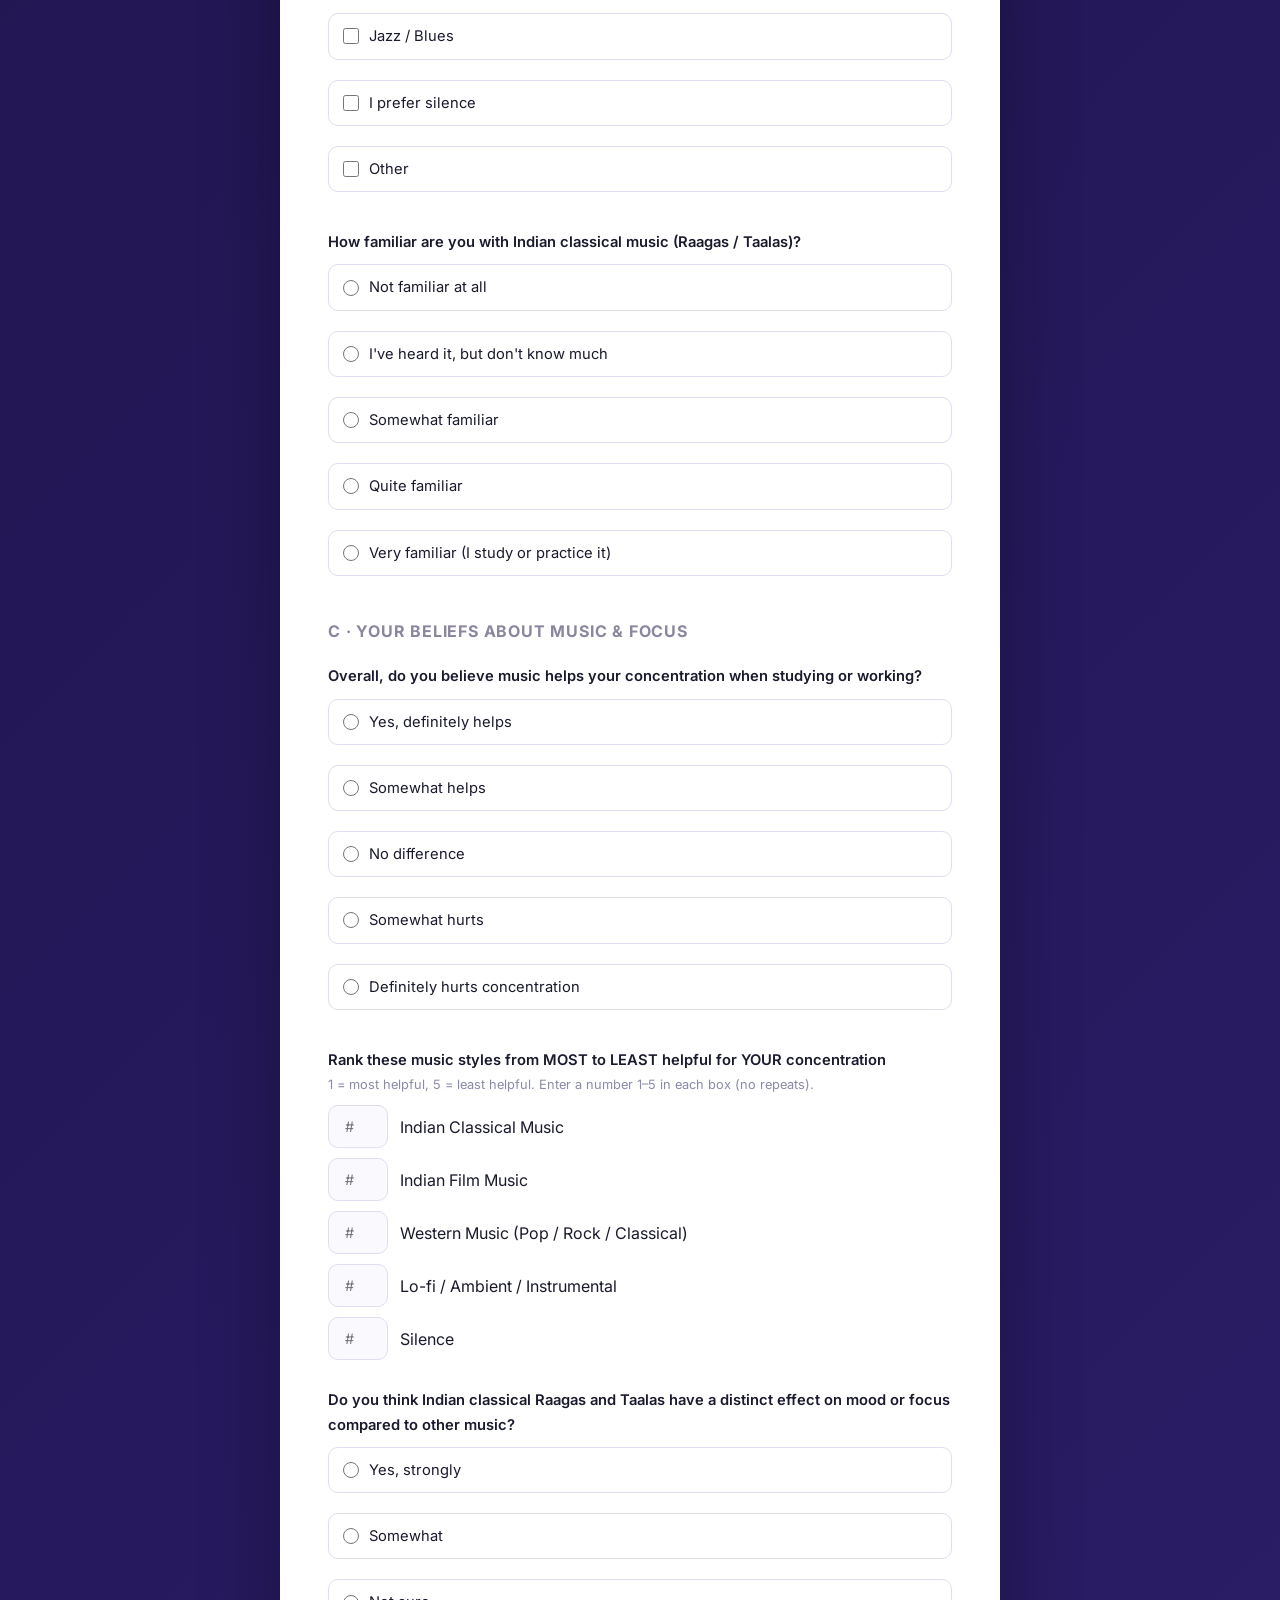
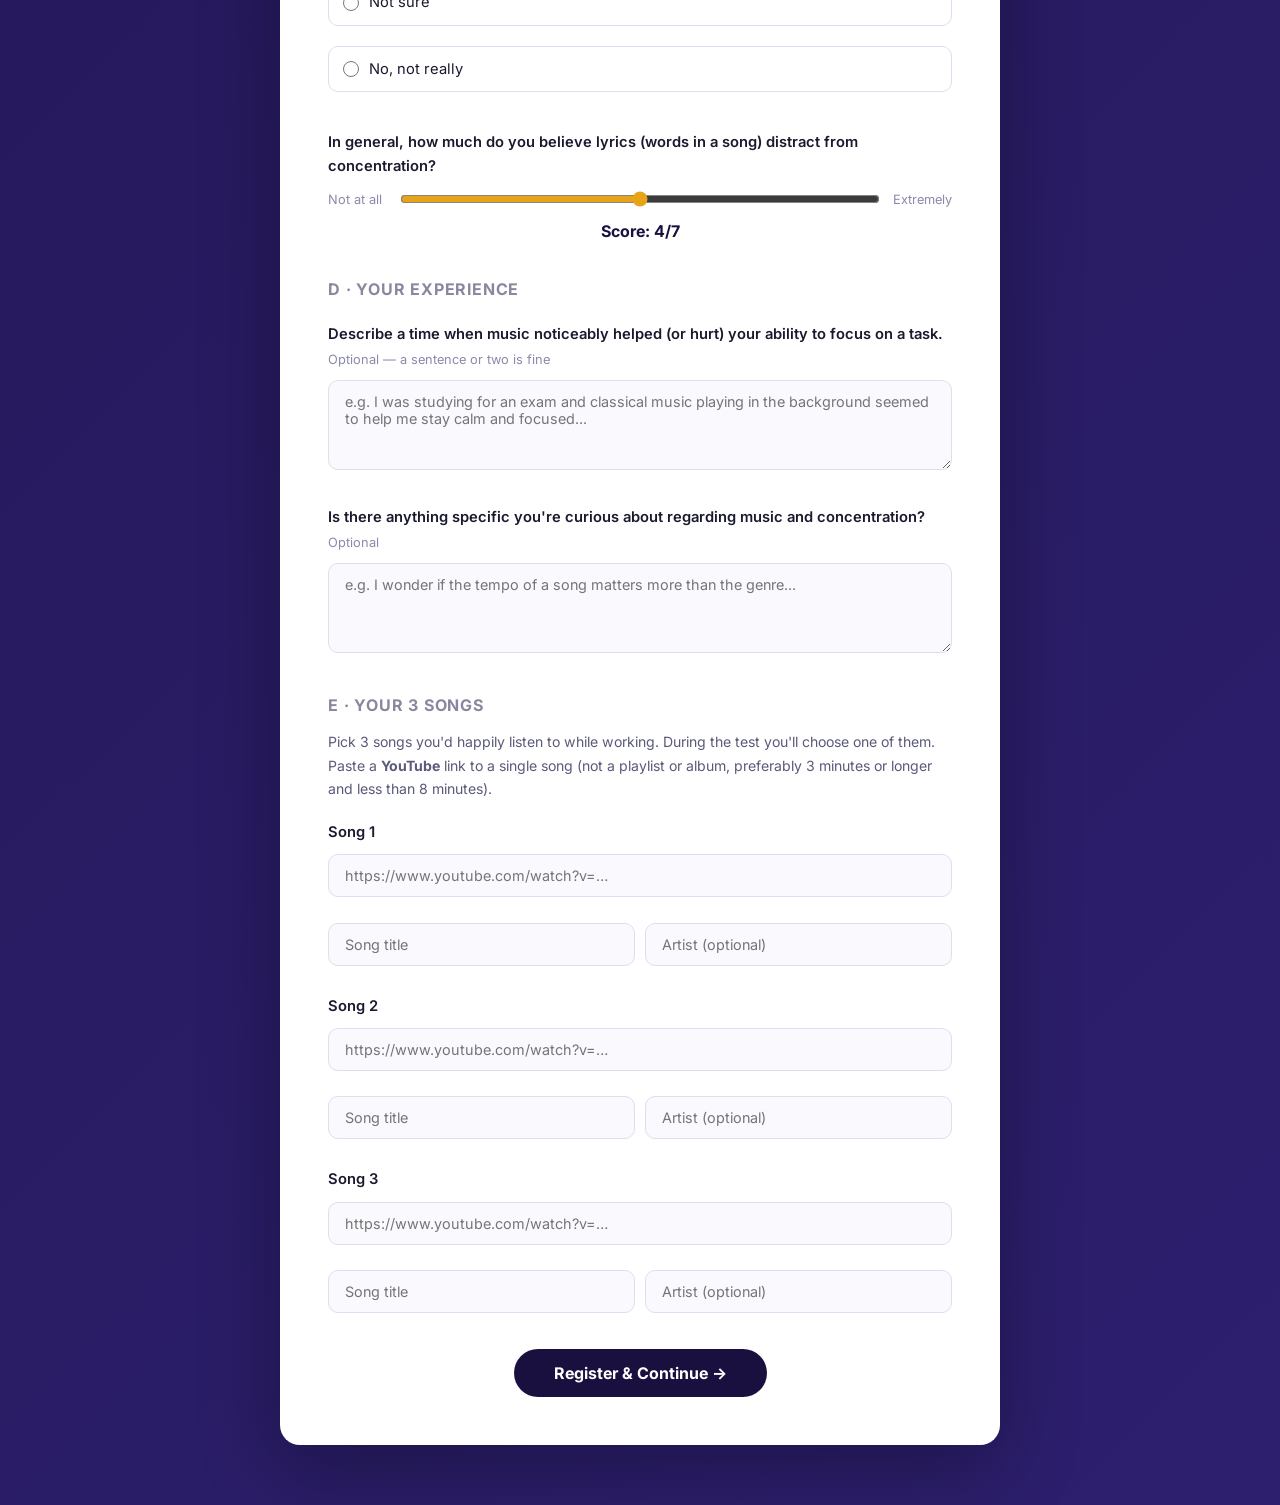
==== commit da6977c5: "phase 2" ====
--- a/intake.html
+++ b/intake.html
@@ -24,7 +24,7 @@
   <div class="form-page">
     <div class="form-container">
       <div class="form-header">
-        <span class="section-tag">Phase 1 · Step 1</span>
+        <span class="section-tag">Registration</span>
         <h2>Intake Form</h2>
         <p>Tell us about yourself, your music habits, and <strong>3 songs you like</strong>. Your roll number links your answers to your test session. Data is used only for academic research. Takes ~5 minutes.</p>
       </div>
--- a/style.css
+++ b/style.css
@@ -172,6 +172,13 @@
 .tag-film { background: rgba(96,80,255,0.2); border-color: #9b8fff; }
 .tag-western { background: rgba(34,197,94,0.15); border-color: #4ade80; }
 .tag-silence { background: rgba(255,255,255,0.1); }
+/* Tags on the white form cards (e.g. phase2.html) */
+.form-container .tag { color: var(--text-dark); }
+.form-container .tag-indian { background: rgba(232,163,23,0.14); border-color: #c98a0c; }
+.form-container .tag-western { background: rgba(34,197,94,0.12); border-color: #16a34a; }
+.form-container .tag-silence { background: #eef0f4; border-color: #b8bcc8; }
+.form-container .sub-heading { color: var(--indigo); }
+.form-container .btn-outline { color: var(--indigo); border-color: rgba(26,16,64,0.3); }
 
 /* Tasks grid */
 .tasks-grid { display: grid; grid-template-columns: repeat(3, 1fr); gap: 16px; }
